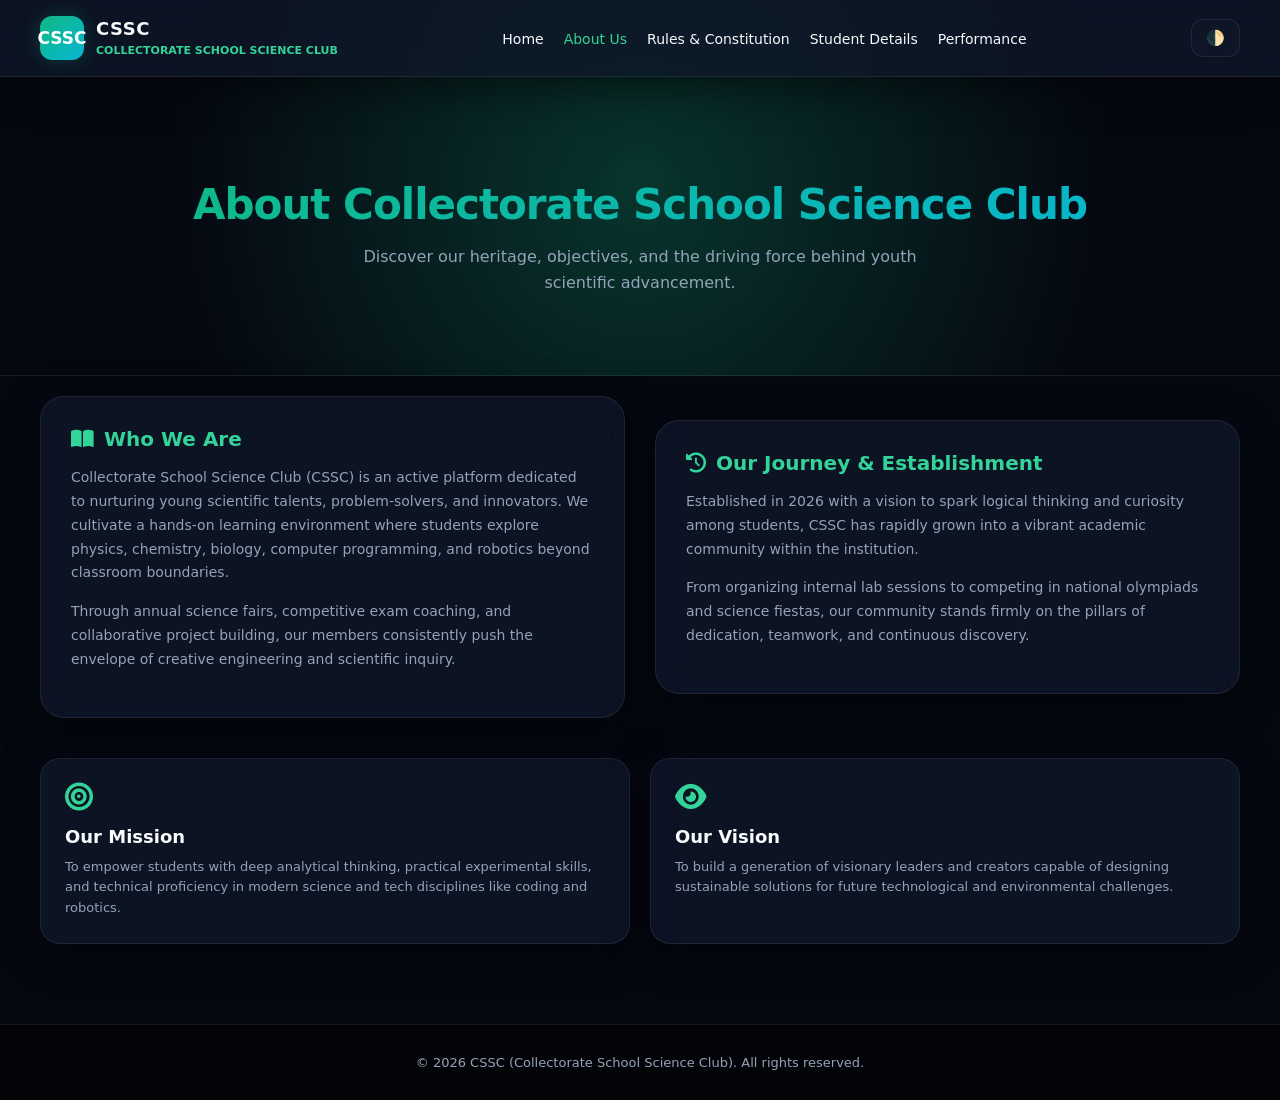
==== about.html @ 7249f2c8 "Add files via upload" ====
<!DOCTYPE html>
<html lang="en">
<head>
    <meta charset="UTF-8">
    <meta name="viewport" content="width=device-width, initial-scale=1.0">
    <title>About Us - Collectorate School Science Club (CSSC)</title>
    
    <!-- Font Awesome CDN -->
    <link rel="stylesheet" href="https://cdnjs.cloudflare.com/ajax/libs/font-awesome/6.4.0/css/all.min.css">
    
    <script>
        (function () {
            const savedTheme = localStorage.getItem('cssc_theme') || 'dark';
            document.documentElement.setAttribute('data-theme', savedTheme);
        })();
    </script>

    <style>
        :root {
            --bg-color: #050811;
            --card-bg: rgba(15, 23, 42, 0.75);
            --text-color: #f8fafc;
            --text-muted: #94a3b8;
            --border-color: rgba(255, 255, 255, 0.08);
            --primary-grad: linear-gradient(135deg, #10b981, #06b6d4);
            --accent-glow: rgba(16, 185, 129, 0.25);
            --shadow: 0 10px 40px 0 rgba(0, 0, 0, 0.5);
        }
        [data-theme="light"] {
            --bg-color: #f1f5f9;
            --card-bg: rgba(255, 255, 255, 0.85);
            --text-color: #0f172a;
            --text-muted: #64748b;
            --border-color: rgba(0, 0, 0, 0.08);
            --accent-glow: rgba(16, 185, 129, 0.15);
            --shadow: 0 10px 30px 0 rgba(15, 23, 42, 0.06);
        }

        body {
            font-family: 'Segoe UI', system-ui, sans-serif;
            background-color: var(--bg-color);
            color: var(--text-color);
            margin: 0;
            padding: 0;
            transition: background 0.4s ease, color 0.4s ease;
            scroll-behavior: smooth;
        }

        .container {
            max-width: 1200px;
            margin: 0 auto;
            padding: 20px;
        }

        /* Navigation Header */
        header {
            position: fixed;
            top: 0;
            left: 0;
            width: 100%;
            background: var(--card-bg);
            border-bottom: 1px solid var(--border-color);
            z-index: 1000;
            backdrop-filter: blur(16px);
            -webkit-backdrop-filter: blur(16px);
            padding: 16px 0;
            box-shadow: var(--shadow);
        }
        .nav-content {
            display: flex;
            justify-content: space-between;
            align-items: center;
            max-width: 1200px;
            margin: 0 auto;
            padding: 0 20px;
        }
        .logo-area {
            display: flex;
            align-items: center;
            gap: 12px;
            text-decoration: none;
            color: var(--text-color);
        }
        .logo-badge {
            background: var(--primary-grad);
            color: white;
            width: 44px;
            height: 44px;
            border-radius: 12px;
            display: flex;
            align-items: center;
            justify-content: center;
            font-weight: bold;
            font-size: 17px;
            box-shadow: 0 0 20px var(--accent-glow);
        }
        .logo-text h1 {
            margin: 0;
            font-size: 18px;
            letter-spacing: 0.5px;
        }
        .logo-text span {
            font-size: 11px;
            color: #34d399;
            font-weight: 600;
            text-transform: uppercase;
        }

        .nav-links {
            display: flex;
            gap: 20px;
            list-style: none;
            margin: 0;
            padding: 0;
            align-items: center;
            flex-wrap: wrap;
        }
        .nav-links li a {
            text-decoration: none;
            color: var(--text-color);
            font-size: 14px;
            font-weight: 500;
            transition: color 0.2s;
        }
        .nav-links li a:hover, .nav-links li a.active {
            color: #34d399;
        }

        .theme-btn {
            background: var(--card-bg);
            color: var(--text-color);
            border: 1px solid var(--border-color);
            padding: 9px 14px;
            border-radius: 12px;
            cursor: pointer;
            font-size: 15px;
            transition: transform 0.2s;
        }
        .theme-btn:hover {
            transform: scale(1.05);
        }

        /* Page Banner Hero */
        .page-hero {
            padding: 160px 20px 60px;
            text-align: center;
            background: radial-gradient(circle at center, var(--accent-glow) 0%, var(--bg-color) 70%);
        }
        .page-hero h2 {
            font-size: 42px;
            margin: 0 0 15px 0;
            background: var(--primary-grad);
            -webkit-background-clip: text;
            -webkit-text-fill-color: transparent;
            letter-spacing: -1px;
        }
        .page-hero p {
            font-size: 16px;
            color: var(--text-muted);
            max-width: 600px;
            margin: 0 auto;
            line-height: 1.6;
        }

        /* Section Styling */
        section {
            padding: 40px 0;
            border-bottom: 1px solid var(--border-color);
        }

        /* About Content Grid */
        .about-grid {
            display: grid;
            grid-template-columns: 1fr 1fr;
            gap: 30px;
            align-items: center;
            margin-bottom: 40px;
        }
        @media(max-width: 768px) {
            .about-grid { grid-template-columns: 1fr; }
        }
        .about-card {
            background: var(--card-bg);
            border: 1px solid var(--border-color);
            backdrop-filter: blur(16px);
            border-radius: 24px;
            padding: 30px;
            box-shadow: var(--shadow);
        }
        .about-card h3 {
            color: #34d399;
            font-size: 20px;
            margin-top: 0;
            margin-bottom: 15px;
            display: flex;
            align-items: center;
            gap: 10px;
        }
        .about-card p {
            font-size: 14px;
            color: var(--text-muted);
            line-height: 1.7;
            margin: 0 0 15px 0;
        }

        /* Mission / Vision Cards */
        .mv-grid {
            display: grid;
            grid-template-columns: repeat(2, 1fr);
            gap: 20px;
            margin-top: 40px;
        }
        @media(max-width: 768px) {
            .mv-grid { grid-template-columns: 1fr; }
        }
        .mv-box {
            background: var(--card-bg);
            border: 1px solid var(--border-color);
            border-radius: 20px;
            padding: 24px;
            box-shadow: var(--shadow);
        }
        .mv-box i {
            font-size: 28px;
            color: #34d399;
            margin-bottom: 15px;
        }
        .mv-box h4 {
            margin: 0 0 10px 0;
            font-size: 18px;
        }
        .mv-box p {
            margin: 0;
            font-size: 13px;
            color: var(--text-muted);
            line-height: 1.6;
        }

        /* Toast Notification Box */
        #toastBox {
            position: fixed;
            bottom: 30px;
            right: 30px;
            background: var(--card-bg);
            border: 1px solid #34d399;
            color: var(--text-color);
            padding: 14px 22px;
            border-radius: 14px;
            box-shadow: 0 10px 30px rgba(0,0,0,0.3);
            backdrop-filter: blur(16px);
            z-index: 9999;
            display: flex;
            align-items: center;
            gap: 12px;
            transform: translateY(100px);
            opacity: 0;
            transition: all 0.3s cubic-bezier(0.68, -0.55, 0.27, 1.55);
        }
        #toastBox.show {
            transform: translateY(0);
            opacity: 1;
        }
        #toastBox i {
            color: #34d399;
            font-size: 18px;
        }

        /* Simplified Footer */
        footer {
            background-color: #030408;
            color: #94a3b8;
            padding: 30px 20px;
            border-top: 1px solid var(--border-color);
            margin-top: 60px;
            text-align: center;
        }
        footer p {
            margin: 0;
            font-size: 13px;
            color: #94a3b8;
        }
    </style>
</head>
<body>

    <div id="toastBox"><i class="fas fa-info-circle"></i> <span id="toastMsg">Action successful</span></div>

    <!-- Header & Navigation -->
    <header>
        <div class="nav-content">
            <a href="index.html" class="logo-area">
                <div class="logo-badge">CSSC</div>
                <div class="logo-text">
                    <h1>CSSC</h1>
                    <span>Collectorate School Science Club</span>
                </div>
            </a>
            <ul class="nav-links">
                <li><a href="index.html">Home</a></li>
                <li><a href="about.html" class="active">About Us</a></li>
                <li><a href="rules.html">Rules & Constitution</a></li>
                <li><a href="students.html">Student Details</a></li>
                <li><a href="performance.html">Performance</a></li>
            </ul>
            <button class="theme-btn" onclick="toggleTheme()" title="Toggle Theme">🌓</button>
        </div>
    </header>

    <!-- Page Banner Hero -->
    <section class="page-hero">
        <div class="container">
            <h2>About Collectorate School Science Club</h2>
            <p>Discover our heritage, objectives, and the driving force behind youth scientific advancement.</p>
        </div>
    </section>

    <!-- Main Content Section -->
    <div class="container">

        <div class="about-grid">
            <div class="about-card">
                <h3><i class="fas fa-book-open"></i> Who We Are</h3>
                <p>Collectorate School Science Club (CSSC) is an active platform dedicated to nurturing young scientific talents, problem-solvers, and innovators. We cultivate a hands-on learning environment where students explore physics, chemistry, biology, computer programming, and robotics beyond classroom boundaries.</p>
                <p>Through annual science fairs, competitive exam coaching, and collaborative project building, our members consistently push the envelope of creative engineering and scientific inquiry.</p>
            </div>
            <div class="about-card">
                <h3><i class="fas fa-history"></i> Our Journey & Establishment</h3>
                <p>Established in 2026 with a vision to spark logical thinking and curiosity among students, CSSC has rapidly grown into a vibrant academic community within the institution.</p>
                <p>From organizing internal lab sessions to competing in national olympiads and science fiestas, our community stands firmly on the pillars of dedication, teamwork, and continuous discovery.</p>
            </div>
        </div>

        <div class="mv-grid">
            <div class="mv-box">
                <i class="fas fa-bullseye"></i>
                <h4>Our Mission</h4>
                <p>To empower students with deep analytical thinking, practical experimental skills, and technical proficiency in modern science and tech disciplines like coding and robotics.</p>
            </div>
            <div class="mv-box">
                <i class="fas fa-eye"></i>
                <h4>Our Vision</h4>
                <p>To build a generation of visionary leaders and creators capable of designing sustainable solutions for future technological and environmental challenges.</p>
            </div>
        </div>

    </div>

    <!-- Simplified Footer -->
    <footer>
        <p>&copy; 2026 CSSC (Collectorate School Science Club). All rights reserved.</p>
    </footer>

    <script>
        function toggleTheme() {
            const currentTheme = document.documentElement.getAttribute('data-theme');
            const newTheme = currentTheme === 'light' ? 'dark' : 'light';
            document.documentElement.setAttribute('data-theme', newTheme);
            localStorage.setItem('cssc_theme', newTheme);
            showToast('Theme switched to ' + newTheme + ' mode');
        }

        function showToast(msg) {
            const box = document.getElementById('toastBox');
            const text = document.getElementById('toastMsg');
            text.innerText = msg;
            box.classList.add('show');
            setTimeout(() => {
                box.classList.remove('show');
            }, 3000);
        }
    </script>
</body>
</html>
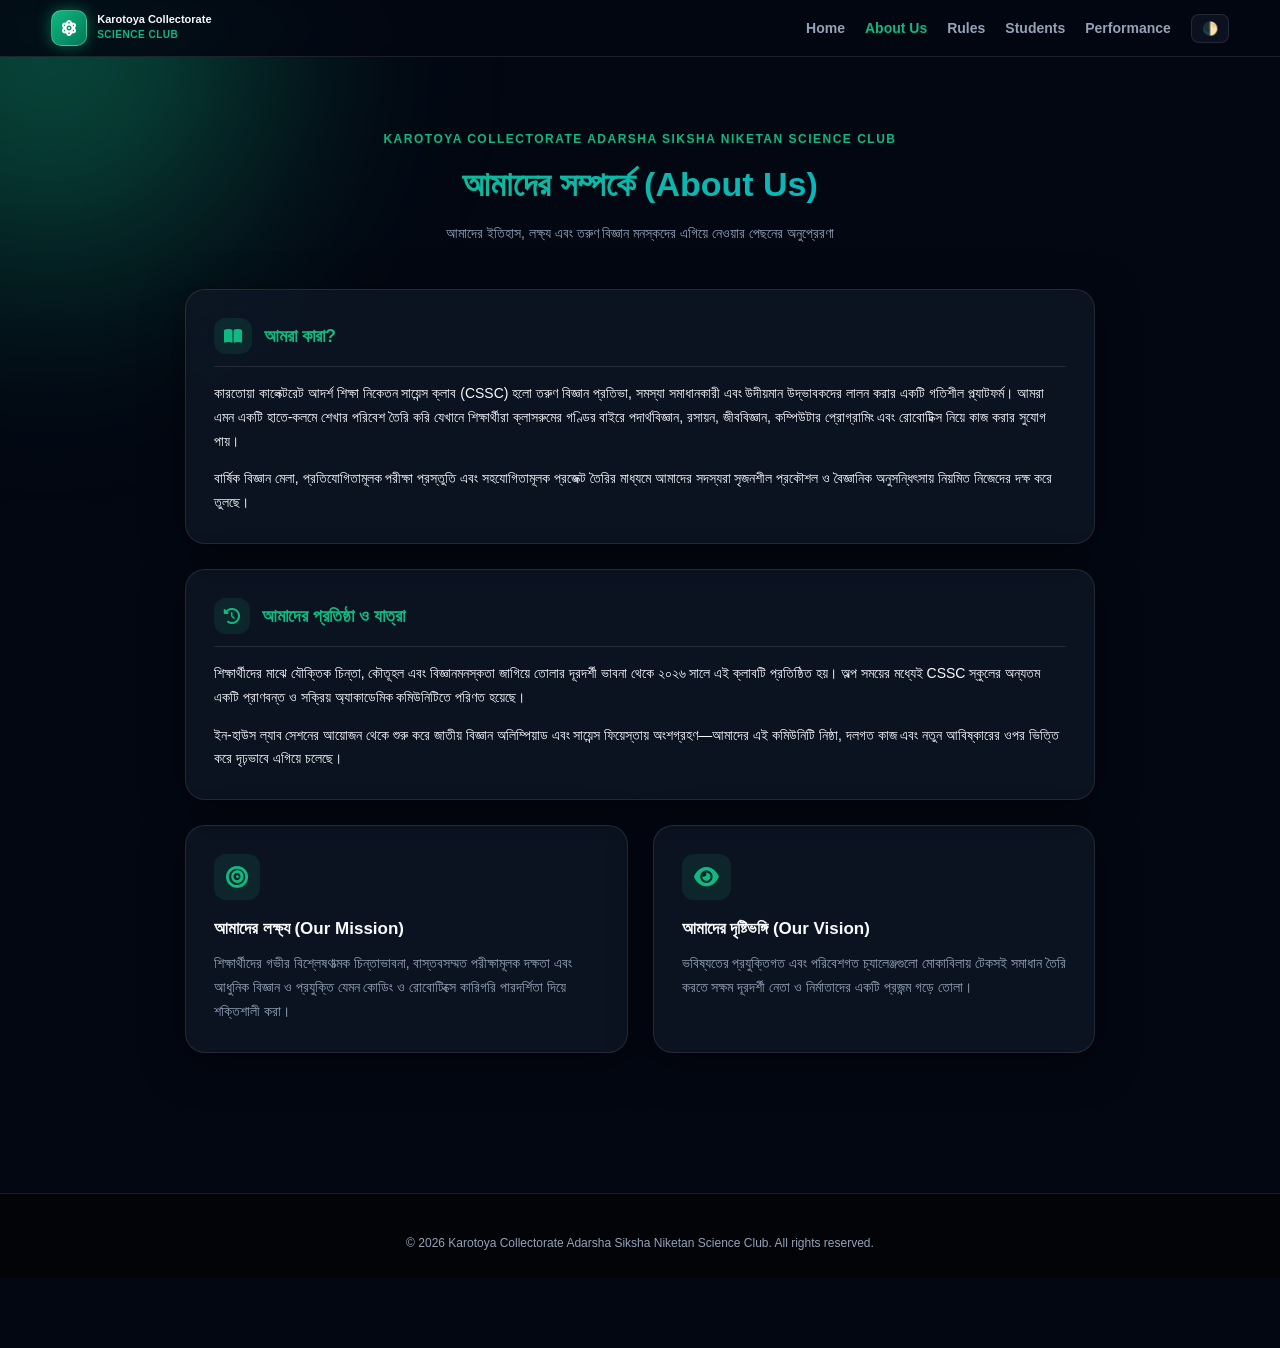
==== commit 84cd0bf4: "Revamp About Us page with new design and content Updated the About Us page with new content and styl" ====
--- a/about.html
+++ b/about.html
@@ -1,9 +1,9 @@
 <!DOCTYPE html>
-<html lang="en">
+<html lang="en" data-theme="dark">
 <head>
     <meta charset="UTF-8">
     <meta name="viewport" content="width=device-width, initial-scale=1.0">
-    <title>About Us - Collectorate School Science Club (CSSC)</title>
+    <title>About Us - Karotoya Collectorate Adarsha Siksha Niketan Science Club</title>
     
     <!-- Font Awesome CDN -->
     <link rel="stylesheet" href="https://cdnjs.cloudflare.com/ajax/libs/font-awesome/6.4.0/css/all.min.css">
@@ -17,232 +17,332 @@
 
     <style>
         :root {
-            --bg-color: #050811;
-            --card-bg: rgba(15, 23, 42, 0.75);
+            --bg-color: #030712;
+            --card-bg: rgba(17, 24, 39, 0.7);
             --text-color: #f8fafc;
             --text-muted: #94a3b8;
-            --border-color: rgba(255, 255, 255, 0.08);
+            --primary: #10b981;
+            --primary-glow: rgba(16, 185, 129, 0.5);
+            --primary-hover: #059669;
+            --border-color: rgba(255, 255, 255, 0.1);
+            --nav-bg: rgba(3, 7, 18, 0.9);
             --primary-grad: linear-gradient(135deg, #10b981, #06b6d4);
-            --accent-glow: rgba(16, 185, 129, 0.25);
             --shadow: 0 10px 40px 0 rgba(0, 0, 0, 0.5);
         }
+
         [data-theme="light"] {
-            --bg-color: #f1f5f9;
+            --bg-color: #f8fafc;
             --card-bg: rgba(255, 255, 255, 0.85);
             --text-color: #0f172a;
             --text-muted: #64748b;
+            --primary: #059669;
+            --primary-glow: rgba(5, 150, 105, 0.3);
+            --primary-hover: #047857;
             --border-color: rgba(0, 0, 0, 0.08);
-            --accent-glow: rgba(16, 185, 129, 0.15);
+            --nav-bg: rgba(248, 250, 252, 0.9);
+            --primary-grad: linear-gradient(135deg, #059669, #0891b2);
             --shadow: 0 10px 30px 0 rgba(15, 23, 42, 0.06);
         }
 
-        body {
-            font-family: 'Segoe UI', system-ui, sans-serif;
-            background-color: var(--bg-color);
-            color: var(--text-color);
+        * {
+            box-sizing: border-box;
             margin: 0;
             padding: 0;
+            font-family: 'Segoe UI', Tahoma, Geneva, Verdana, sans-serif;
+            scroll-behavior: smooth;
+        }
+
+        body {
+            background-color: var(--bg-color);
+            color: var(--text-color);
+            line-height: 1.6;
             transition: background 0.4s ease, color 0.4s ease;
-            scroll-behavior: smooth;
-        }
-
-        .container {
-            max-width: 1200px;
-            margin: 0 auto;
-            padding: 20px;
-        }
-
-        /* Navigation Header */
+            overflow-x: hidden;
+            width: 100%;
+            animation: pageEntrance 1.2s cubic-bezier(0.16, 1, 0.3, 1) forwards;
+        }
+
+        @keyframes pageEntrance {
+            0% {
+                opacity: 0;
+                transform: scale(0.97) translateY(15px);
+                filter: brightness(1.5) blur(4px);
+            }
+            100% {
+                opacity: 1;
+                transform: scale(1) translateY(0);
+                filter: brightness(1) blur(0px);
+            }
+        }
+
+        /* Glowing Animated Background Effect */
+        body::before {
+            content: '';
+            position: fixed;
+            top: -250px;
+            left: -250px;
+            width: 600px;
+            height: 600px;
+            background: radial-gradient(circle, var(--primary-glow) 0%, transparent 75%);
+            z-index: -1;
+            filter: blur(90px);
+            animation: floatGlow 12s infinite alternate ease-in-out;
+        }
+
+        @keyframes floatGlow {
+            0% { transform: translate(0, 0) scale(1); }
+            100% { transform: translate(200px, 250px) scale(1.1); }
+        }
+
+        /* Header & Navigation */
         header {
             position: fixed;
             top: 0;
             left: 0;
             width: 100%;
-            background: var(--card-bg);
+            background: var(--nav-bg);
+            backdrop-filter: blur(20px);
             border-bottom: 1px solid var(--border-color);
-            z-index: 1000;
-            backdrop-filter: blur(16px);
-            -webkit-backdrop-filter: blur(16px);
-            padding: 16px 0;
-            box-shadow: var(--shadow);
-        }
+            z-index: 999;
+            padding: 10px 4%;
+        }
+
         .nav-content {
             display: flex;
             justify-content: space-between;
             align-items: center;
-            max-width: 1200px;
+            max-width: 1300px;
             margin: 0 auto;
-            padding: 0 20px;
-        }
-        .logo-area {
-            display: flex;
-            align-items: center;
-            gap: 12px;
+        }
+
+        .logo-title-area {
+            display: flex;
+            align-items: center;
+            gap: 10px;
             text-decoration: none;
-            color: var(--text-color);
-        }
-        .logo-badge {
-            background: var(--primary-grad);
-            color: white;
-            width: 44px;
-            height: 44px;
-            border-radius: 12px;
+        }
+
+        .unique-logo {
+            width: 36px;
+            height: 36px;
+            background: linear-gradient(135deg, #10b981, #047857);
+            border-radius: 10px;
             display: flex;
             align-items: center;
             justify-content: center;
-            font-weight: bold;
-            font-size: 17px;
-            box-shadow: 0 0 20px var(--accent-glow);
-        }
-        .logo-text h1 {
-            margin: 0;
-            font-size: 18px;
+            position: relative;
+            box-shadow: 0 0 15px var(--primary-glow);
+            border: 1px solid rgba(255,255,255,0.25);
+            flex-shrink: 0;
+        }
+        .unique-logo i {
+            color: #fff;
+            font-size: 16px;
+        }
+
+        .logo-text-box {
+            display: flex;
+            flex-direction: column;
+        }
+
+        .logo-main-title {
+            font-size: 11px;
+            font-weight: 800;
+            color: var(--text-color);
+            line-height: 1.2;
+            max-width: 220px;
+            white-space: nowrap;
+            overflow: hidden;
+            text-overflow: ellipsis;
+        }
+
+        .logo-sub-title {
+            font-size: 10px;
+            font-weight: 700;
+            color: var(--primary);
+            text-transform: uppercase;
             letter-spacing: 0.5px;
         }
-        .logo-text span {
-            font-size: 11px;
-            color: #34d399;
+
+        .nav-links-right {
+            display: flex;
+            list-style: none;
+            gap: 20px;
+            align-items: center;
+        }
+
+        .nav-links-right a {
+            text-decoration: none;
+            color: var(--text-muted);
             font-weight: 600;
-            text-transform: uppercase;
-        }
-
-        .nav-links {
-            display: flex;
-            gap: 20px;
-            list-style: none;
-            margin: 0;
-            padding: 0;
-            align-items: center;
-            flex-wrap: wrap;
-        }
-        .nav-links li a {
-            text-decoration: none;
-            color: var(--text-color);
             font-size: 14px;
-            font-weight: 500;
-            transition: color 0.2s;
-        }
-        .nav-links li a:hover, .nav-links li a.active {
-            color: #34d399;
+            transition: color 0.3s, transform 0.2s;
+        }
+
+        .nav-links-right a:hover, .nav-links-right a.active {
+            color: var(--primary);
+            transform: translateY(-2px);
         }
 
         .theme-btn {
             background: var(--card-bg);
-            color: var(--text-color);
             border: 1px solid var(--border-color);
-            padding: 9px 14px;
-            border-radius: 12px;
+            color: var(--text-color);
+            padding: 6px 10px;
+            border-radius: 8px;
             cursor: pointer;
-            font-size: 15px;
-            transition: transform 0.2s;
+            font-size: 13px;
+            transition: all 0.3s;
         }
         .theme-btn:hover {
-            transform: scale(1.05);
-        }
-
-        /* Page Banner Hero */
-        .page-hero {
-            padding: 160px 20px 60px;
+            border-color: var(--primary);
+            box-shadow: 0 0 10px var(--primary-glow);
+        }
+
+        /* Container & Page Header */
+        .container {
+            max-width: 950px;
+            margin: 0 auto;
+            padding: 130px 20px 60px 20px;
+        }
+
+        .page-header {
             text-align: center;
-            background: radial-gradient(circle at center, var(--accent-glow) 0%, var(--bg-color) 70%);
-        }
-        .page-hero h2 {
-            font-size: 42px;
-            margin: 0 0 15px 0;
+            margin-bottom: 45px;
+        }
+        .page-header h2 {
+            font-size: clamp(26px, 4vw, 34px);
+            margin: 0 0 10px 0;
             background: var(--primary-grad);
             -webkit-background-clip: text;
             -webkit-text-fill-color: transparent;
-            letter-spacing: -1px;
-        }
-        .page-hero p {
-            font-size: 16px;
+            font-weight: 800;
+        }
+        .page-header .school-subname {
+            font-size: 12px;
+            color: var(--primary);
+            font-weight: 700;
+            margin-bottom: 8px;
+            text-transform: uppercase;
+            letter-spacing: 1.5px;
+        }
+        .page-header p {
             color: var(--text-muted);
-            max-width: 600px;
-            margin: 0 auto;
-            line-height: 1.6;
-        }
-
-        /* Section Styling */
-        section {
-            padding: 40px 0;
-            border-bottom: 1px solid var(--border-color);
-        }
-
-        /* About Content Grid */
+            font-size: 14px;
+            margin: 0;
+        }
+
+        /* About Grid Layout */
         .about-grid {
             display: grid;
-            grid-template-columns: 1fr 1fr;
-            gap: 30px;
-            align-items: center;
-            margin-bottom: 40px;
-        }
-        @media(max-width: 768px) {
-            .about-grid { grid-template-columns: 1fr; }
-        }
+            grid-template-columns: 1fr;
+            gap: 25px;
+            margin-bottom: 25px;
+        }
+
         .about-card {
             background: var(--card-bg);
             border: 1px solid var(--border-color);
             backdrop-filter: blur(16px);
-            border-radius: 24px;
-            padding: 30px;
+            border-radius: 20px;
+            padding: 28px;
             box-shadow: var(--shadow);
-        }
+            transition: transform 0.3s ease, border-color 0.3s ease, box-shadow 0.3s ease;
+        }
+        .about-card:hover {
+            transform: translateY(-4px);
+            border-color: rgba(16, 185, 129, 0.4);
+            box-shadow: 0 15px 35px var(--primary-glow);
+        }
+
         .about-card h3 {
-            color: #34d399;
-            font-size: 20px;
+            font-size: 18px;
+            color: var(--primary);
             margin-top: 0;
             margin-bottom: 15px;
             display: flex;
             align-items: center;
-            gap: 10px;
-        }
+            gap: 12px;
+            border-bottom: 1px solid var(--border-color);
+            padding-bottom: 12px;
+            font-weight: 700;
+        }
+        .about-card h3 i {
+            background: rgba(16, 185, 129, 0.12);
+            padding: 10px;
+            border-radius: 12px;
+            font-size: 16px;
+        }
+
         .about-card p {
+            font-size: 14px;
+            color: var(--text-color);
+            line-height: 1.7;
+            margin-bottom: 14px;
+        }
+        .about-card p:last-child {
+            margin-bottom: 0;
+        }
+
+        /* Mission / Vision Grid */
+        .mv-grid {
+            display: grid;
+            grid-template-columns: repeat(2, 1fr);
+            gap: 25px;
+        }
+        @media(max-width: 768px) {
+            .mv-grid {
+                grid-template-columns: 1fr;
+            }
+        }
+
+        .mv-box {
+            background: var(--card-bg);
+            border: 1px solid var(--border-color);
+            backdrop-filter: blur(16px);
+            border-radius: 20px;
+            padding: 28px;
+            box-shadow: var(--shadow);
+            transition: transform 0.3s ease, border-color 0.3s ease, box-shadow 0.3s ease;
+        }
+        .mv-box:hover {
+            transform: translateY(-4px);
+            border-color: rgba(16, 185, 129, 0.4);
+            box-shadow: 0 15px 35px var(--primary-glow);
+        }
+
+        .mv-box i {
+            font-size: 22px;
+            color: var(--primary);
+            background: rgba(16, 185, 129, 0.12);
+            padding: 12px;
+            border-radius: 12px;
+            margin-bottom: 15px;
+            display: inline-block;
+        }
+
+        .mv-box h4 {
+            font-size: 17px;
+            color: var(--text-color);
+            margin-top: 0;
+            margin-bottom: 10px;
+            font-weight: 700;
+        }
+
+        .mv-box p {
             font-size: 14px;
             color: var(--text-muted);
             line-height: 1.7;
-            margin: 0 0 15px 0;
-        }
-
-        /* Mission / Vision Cards */
-        .mv-grid {
-            display: grid;
-            grid-template-columns: repeat(2, 1fr);
-            gap: 20px;
-            margin-top: 40px;
-        }
-        @media(max-width: 768px) {
-            .mv-grid { grid-template-columns: 1fr; }
-        }
-        .mv-box {
-            background: var(--card-bg);
-            border: 1px solid var(--border-color);
-            border-radius: 20px;
-            padding: 24px;
-            box-shadow: var(--shadow);
-        }
-        .mv-box i {
-            font-size: 28px;
-            color: #34d399;
-            margin-bottom: 15px;
-        }
-        .mv-box h4 {
-            margin: 0 0 10px 0;
-            font-size: 18px;
-        }
-        .mv-box p {
             margin: 0;
-            font-size: 13px;
-            color: var(--text-muted);
-            line-height: 1.6;
-        }
-
-        /* Toast Notification Box */
+        }
+
+        /* Toast Notification */
         #toastBox {
             position: fixed;
             bottom: 30px;
             right: 30px;
             background: var(--card-bg);
-            border: 1px solid #34d399;
+            border: 1px solid var(--primary);
             color: var(--text-color);
             padding: 14px 22px;
             border-radius: 14px;
@@ -261,23 +361,19 @@
             opacity: 1;
         }
         #toastBox i {
-            color: #34d399;
+            color: var(--primary);
             font-size: 18px;
         }
 
-        /* Simplified Footer */
+        /* Footer */
         footer {
-            background-color: #030408;
+            background: #020408;
             color: #94a3b8;
-            padding: 30px 20px;
+            padding: 40px 16px 25px;
             border-top: 1px solid var(--border-color);
-            margin-top: 60px;
             text-align: center;
-        }
-        footer p {
-            margin: 0;
-            font-size: 13px;
-            color: #94a3b8;
+            font-size: 12px;
+            margin-top: 80px;
         }
     </style>
 </head>
@@ -288,86 +384,86 @@
     <!-- Header & Navigation -->
     <header>
         <div class="nav-content">
-            <a href="index.html" class="logo-area">
-                <div class="logo-badge">CSSC</div>
-                <div class="logo-text">
-                    <h1>CSSC</h1>
-                    <span>Collectorate School Science Club</span>
+            <a href="index.html" class="logo-title-area">
+                <div class="unique-logo"><i class="fas fa-atom"></i></div>
+                <div class="logo-text-box">
+                    <span class="logo-main-title">Karotoya Collectorate</span>
+                    <span class="logo-sub-title">Science Club</span>
                 </div>
             </a>
-            <ul class="nav-links">
-                <li><a href="index.html">Home</a></li>
-                <li><a href="about.html" class="active">About Us</a></li>
-                <li><a href="rules.html">Rules & Constitution</a></li>
-                <li><a href="students.html">Student Details</a></li>
-                <li><a href="performance.html">Performance</a></li>
+
+            <ul class="nav-links-right">
+                <div class="nav-desktop-links" style="display: flex; gap: 20px; align-items: center;">
+                    <li><a href="index.html">Home</a></li>
+                    <li><a href="about.html" class="active">About Us</a></li>
+                    <li><a href="rules.html">Rules</a></li>
+                    <li><a href="students.html">Students</a></li>
+                    <li><a href="performance.html">Performance</a></li>
+                </div>
+                <li><button class="theme-btn" onclick="toggleTheme()" title="Toggle Theme">🌓</button></li>
             </ul>
-            <button class="theme-btn" onclick="toggleTheme()" title="Toggle Theme">🌓</button>
         </div>
     </header>
 
-    <!-- Page Banner Hero -->
-    <section class="page-hero">
-        <div class="container">
-            <h2>About Collectorate School Science Club</h2>
-            <p>Discover our heritage, objectives, and the driving force behind youth scientific advancement.</p>
+    <div class="container">
+        
+        <div class="page-header">
+            <div class="school-subname">Karotoya Collectorate Adarsha Siksha Niketan Science Club</div>
+            <h2>আমাদের সম্পর্কে (About Us)</h2>
+            <p>আমাদের ইতিহাস, লক্ষ্য এবং তরুণ বিজ্ঞান মনস্কদের এগিয়ে নেওয়ার পেছনের অনুপ্রেরণা</p>
         </div>
-    </section>
-
-    <!-- Main Content Section -->
-    <div class="container">
-
+
+        <!-- About Cards Grid -->
         <div class="about-grid">
             <div class="about-card">
-                <h3><i class="fas fa-book-open"></i> Who We Are</h3>
-                <p>Collectorate School Science Club (CSSC) is an active platform dedicated to nurturing young scientific talents, problem-solvers, and innovators. We cultivate a hands-on learning environment where students explore physics, chemistry, biology, computer programming, and robotics beyond classroom boundaries.</p>
-                <p>Through annual science fairs, competitive exam coaching, and collaborative project building, our members consistently push the envelope of creative engineering and scientific inquiry.</p>
+                <h3><i class="fas fa-book-open"></i> আমরা কারা?</h3>
+                <p>কারতোয়া কালেক্টরেট আদর্শ শিক্ষা নিকেতন সায়েন্স ক্লাব (CSSC) হলো তরুণ বিজ্ঞান প্রতিভা, সমস্যা সমাধানকারী এবং উদীয়মান উদ্ভাবকদের লালন করার একটি গতিশীল প্ল্যাটফর্ম। আমরা এমন একটি হাতে-কলমে শেখার পরিবেশ তৈরি করি যেখানে শিক্ষার্থীরা ক্লাসরুমের গণ্ডির বাইরে পদার্থবিজ্ঞান, রসায়ন, জীববিজ্ঞান, কম্পিউটার প্রোগ্রামিং এবং রোবোটিক্স নিয়ে কাজ করার সুযোগ পায়।</p>
+                <p>বার্ষিক বিজ্ঞান মেলা, প্রতিযোগিতামূলক পরীক্ষা প্রস্তুতি এবং সহযোগিতামূলক প্রজেক্ট তৈরির মাধ্যমে আমাদের সদস্যরা সৃজনশীল প্রকৌশল ও বৈজ্ঞানিক অনুসন্ধিৎসায় নিয়মিত নিজেদের দক্ষ করে তুলছে।</p>
             </div>
+
             <div class="about-card">
-                <h3><i class="fas fa-history"></i> Our Journey & Establishment</h3>
-                <p>Established in 2026 with a vision to spark logical thinking and curiosity among students, CSSC has rapidly grown into a vibrant academic community within the institution.</p>
-                <p>From organizing internal lab sessions to competing in national olympiads and science fiestas, our community stands firmly on the pillars of dedication, teamwork, and continuous discovery.</p>
+                <h3><i class="fas fa-history"></i> আমাদের প্রতিষ্ঠা ও যাত্রা</h3>
+                <p>শিক্ষার্থীদের মাঝে যৌক্তিক চিন্তা, কৌতূহল এবং বিজ্ঞানমনস্কতা জাগিয়ে তোলার দূরদর্শী ভাবনা থেকে ২০২৬ সালে এই ক্লাবটি প্রতিষ্ঠিত হয়। অল্প সময়ের মধ্যেই CSSC স্কুলের অন্যতম একটি প্রাণবন্ত ও সক্রিয় অ্যাকাডেমিক কমিউনিটিতে পরিণত হয়েছে।</p>
+                <p>ইন-হাউস ল্যাব সেশনের আয়োজন থেকে শুরু করে জাতীয় বিজ্ঞান অলিম্পিয়াড এবং সায়েন্স ফিয়েস্তায় অংশগ্রহণ—আমাদের এই কমিউনিটি নিষ্ঠা, দলগত কাজ এবং নতুন আবিষ্কারের ওপর ভিত্তি করে দৃঢ়ভাবে এগিয়ে চলেছে।</p>
             </div>
         </div>
 
+        <!-- Mission & Vision Grid -->
         <div class="mv-grid">
             <div class="mv-box">
                 <i class="fas fa-bullseye"></i>
-                <h4>Our Mission</h4>
-                <p>To empower students with deep analytical thinking, practical experimental skills, and technical proficiency in modern science and tech disciplines like coding and robotics.</p>
+                <h4>আমাদের লক্ষ্য (Our Mission)</h4>
+                <p>শিক্ষার্থীদের গভীর বিশ্লেষণাত্মক চিন্তাভাবনা, বাস্তবসম্মত পরীক্ষামূলক দক্ষতা এবং আধুনিক বিজ্ঞান ও প্রযুক্তি যেমন কোডিং ও রোবোটিক্সে কারিগরি পারদর্শিতা দিয়ে শক্তিশালী করা।</p>
             </div>
+            
             <div class="mv-box">
                 <i class="fas fa-eye"></i>
-                <h4>Our Vision</h4>
-                <p>To build a generation of visionary leaders and creators capable of designing sustainable solutions for future technological and environmental challenges.</p>
+                <h4>আমাদের দৃষ্টিভঙ্গি (Our Vision)</h4>
+                <p>ভবিষ্যতের প্রযুক্তিগত এবং পরিবেশগত চ্যালেঞ্জগুলো মোকাবিলায় টেকসই সমাধান তৈরি করতে সক্ষম দূরদর্শী নেতা ও নির্মাতাদের একটি প্রজন্ম গড়ে তোলা।</p>
             </div>
         </div>
 
     </div>
 
-    <!-- Simplified Footer -->
     <footer>
-        <p>&copy; 2026 CSSC (Collectorate School Science Club). All rights reserved.</p>
+        <p>&copy; 2026 Karotoya Collectorate Adarsha Siksha Niketan Science Club. All rights reserved.</p>
     </footer>
 
     <script>
+        function showToast(msg) {
+            const toast = document.getElementById('toastBox');
+            document.getElementById('toastMsg').innerText = msg;
+            toast.classList.add('show');
+            setTimeout(() => toast.classList.remove('show'), 3000);
+        }
+
         function toggleTheme() {
-            const currentTheme = document.documentElement.getAttribute('data-theme');
-            const newTheme = currentTheme === 'light' ? 'dark' : 'light';
-            document.documentElement.setAttribute('data-theme', newTheme);
-            localStorage.setItem('cssc_theme', newTheme);
-            showToast('Theme switched to ' + newTheme + ' mode');
-        }
-
-        function showToast(msg) {
-            const box = document.getElementById('toastBox');
-            const text = document.getElementById('toastMsg');
-            text.innerText = msg;
-            box.classList.add('show');
-            setTimeout(() => {
-                box.classList.remove('show');
-            }, 3000);
+            const current = document.documentElement.getAttribute('data-theme');
+            const next = current === 'dark' ? 'light' : 'dark';
+            document.documentElement.setAttribute('data-theme', next);
+            localStorage.setItem('cssc_theme', next);
+            showToast(`Switched to ${next} mode`);
         }
     </script>
 </body>
-</html>+</html>
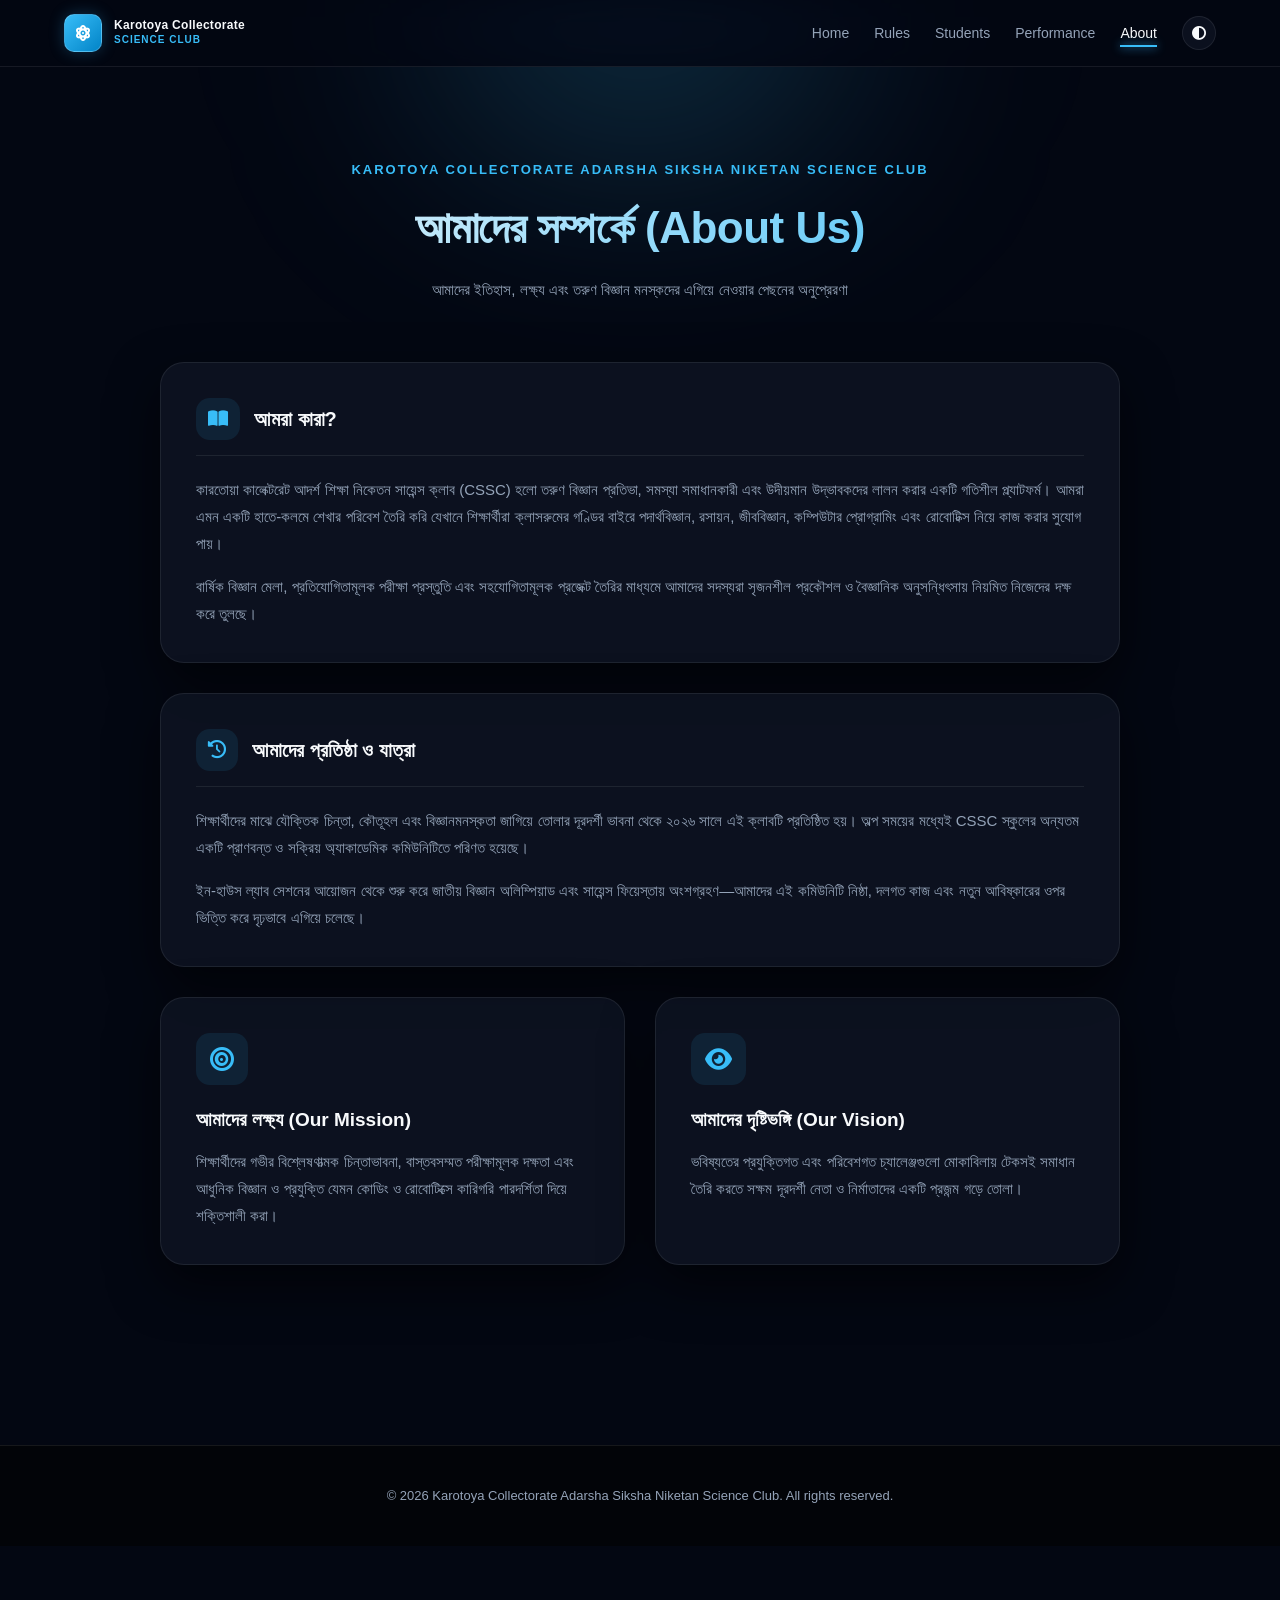
==== commit 73f3d231: "Update about.html" ====
--- a/about.html
+++ b/about.html
@@ -18,16 +18,16 @@
     <style>
         :root {
             --bg-color: #030712;
-            --card-bg: rgba(17, 24, 39, 0.7);
+            --card-bg: rgba(17, 24, 39, 0.65);
             --text-color: #f8fafc;
             --text-muted: #94a3b8;
-            --primary: #10b981;
-            --primary-glow: rgba(16, 185, 129, 0.5);
-            --primary-hover: #059669;
-            --border-color: rgba(255, 255, 255, 0.1);
-            --nav-bg: rgba(3, 7, 18, 0.9);
-            --primary-grad: linear-gradient(135deg, #10b981, #06b6d4);
-            --shadow: 0 10px 40px 0 rgba(0, 0, 0, 0.5);
+            --primary: #38bdf8;
+            --primary-glow: rgba(56, 189, 248, 0.25);
+            --primary-hover: #0ea5e9;
+            --border-color: rgba(255, 255, 255, 0.08);
+            --nav-bg: rgba(3, 7, 18, 0.85);
+            --primary-grad: linear-gradient(135deg, #f8fafc 0%, #38bdf8 100%);
+            --shadow: 0 20px 50px rgba(0, 0, 0, 0.6);
         }
 
         [data-theme="light"] {
@@ -35,13 +35,13 @@
             --card-bg: rgba(255, 255, 255, 0.85);
             --text-color: #0f172a;
             --text-muted: #64748b;
-            --primary: #059669;
-            --primary-glow: rgba(5, 150, 105, 0.3);
-            --primary-hover: #047857;
+            --primary: #0284c7;
+            --primary-glow: rgba(2, 132, 199, 0.15);
+            --primary-hover: #0369a1;
             --border-color: rgba(0, 0, 0, 0.08);
-            --nav-bg: rgba(248, 250, 252, 0.9);
-            --primary-grad: linear-gradient(135deg, #059669, #0891b2);
-            --shadow: 0 10px 30px 0 rgba(15, 23, 42, 0.06);
+            --nav-bg: rgba(248, 250, 252, 0.85);
+            --primary-grad: linear-gradient(135deg, #0f172a 0%, #0284c7 100%);
+            --shadow: 0 15px 35px rgba(15, 23, 42, 0.06);
         }
 
         * {
@@ -75,36 +75,30 @@
             }
         }
 
-        /* Glowing Animated Background Effect */
         body::before {
             content: '';
             position: fixed;
-            top: -250px;
-            left: -250px;
-            width: 600px;
-            height: 600px;
-            background: radial-gradient(circle, var(--primary-glow) 0%, transparent 75%);
+            top: -200px;
+            left: 50%;
+            transform: translateX(-50%);
+            width: 800px;
+            height: 400px;
+            background: radial-gradient(circle, var(--primary-glow) 0%, transparent 70%);
             z-index: -1;
-            filter: blur(90px);
-            animation: floatGlow 12s infinite alternate ease-in-out;
-        }
-
-        @keyframes floatGlow {
-            0% { transform: translate(0, 0) scale(1); }
-            100% { transform: translate(200px, 250px) scale(1.1); }
-        }
-
-        /* Header & Navigation */
+            filter: blur(100px);
+            pointer-events: none;
+        }
+
         header {
             position: fixed;
             top: 0;
             left: 0;
             width: 100%;
             background: var(--nav-bg);
-            backdrop-filter: blur(20px);
+            backdrop-filter: blur(15px);
             border-bottom: 1px solid var(--border-color);
             z-index: 999;
-            padding: 10px 4%;
+            padding: 14px 5%;
         }
 
         .nav-content {
@@ -118,21 +112,21 @@
         .logo-title-area {
             display: flex;
             align-items: center;
-            gap: 10px;
+            gap: 12px;
             text-decoration: none;
         }
 
         .unique-logo {
-            width: 36px;
-            height: 36px;
-            background: linear-gradient(135deg, #10b981, #047857);
+            width: 38px;
+            height: 38px;
+            background: linear-gradient(135deg, #38bdf8, #0284c7);
             border-radius: 10px;
             display: flex;
             align-items: center;
             justify-content: center;
             position: relative;
             box-shadow: 0 0 15px var(--primary-glow);
-            border: 1px solid rgba(255,255,255,0.25);
+            border: 1px solid rgba(255,255,255,0.2);
             flex-shrink: 0;
         }
         .unique-logo i {
@@ -146,14 +140,11 @@
         }
 
         .logo-main-title {
-            font-size: 11px;
-            font-weight: 800;
+            font-size: 12px;
+            font-weight: 700;
             color: var(--text-color);
             line-height: 1.2;
-            max-width: 220px;
-            white-space: nowrap;
-            overflow: hidden;
-            text-overflow: ellipsis;
+            letter-spacing: 0.3px;
         }
 
         .logo-sub-title {
@@ -161,182 +152,216 @@
             font-weight: 700;
             color: var(--primary);
             text-transform: uppercase;
-            letter-spacing: 0.5px;
+            letter-spacing: 1px;
         }
 
         .nav-links-right {
             display: flex;
             list-style: none;
-            gap: 20px;
+            gap: 25px;
+            align-items: center;
+        }
+
+        .nav-desktop-links {
+            display: flex;
+            gap: 25px;
             align-items: center;
         }
 
         .nav-links-right a {
             text-decoration: none;
             color: var(--text-muted);
-            font-weight: 600;
+            font-weight: 500;
             font-size: 14px;
-            transition: color 0.3s, transform 0.2s;
+            transition: color 0.3s ease;
+            position: relative;
+            padding-bottom: 4px;
+        }
+
+        /* Bluish Glow Hover Line Effect */
+        .nav-desktop-links a::after {
+            content: '';
+            position: absolute;
+            bottom: -2px;
+            left: 0;
+            width: 0;
+            height: 2px;
+            background: var(--primary);
+            box-shadow: 0 0 10px var(--primary);
+            transition: width 0.3s ease-in-out;
+        }
+
+        .nav-desktop-links a:hover::after, 
+        .nav-desktop-links a.active::after {
+            width: 100%;
         }
 
         .nav-links-right a:hover, .nav-links-right a.active {
-            color: var(--primary);
-            transform: translateY(-2px);
+            color: var(--text-color);
         }
 
         .theme-btn {
             background: var(--card-bg);
             border: 1px solid var(--border-color);
             color: var(--text-color);
-            padding: 6px 10px;
-            border-radius: 8px;
+            width: 34px;
+            height: 34px;
+            border-radius: 50%;
+            display: flex;
+            align-items: center;
+            justify-content: center;
             cursor: pointer;
-            font-size: 13px;
+            font-size: 14px;
             transition: all 0.3s;
         }
         .theme-btn:hover {
             border-color: var(--primary);
-            box-shadow: 0 0 10px var(--primary-glow);
-        }
-
-        /* Container & Page Header */
+            box-shadow: 0 0 12px var(--primary-glow);
+        }
+
         .container {
-            max-width: 950px;
+            max-width: 1000px;
             margin: 0 auto;
-            padding: 130px 20px 60px 20px;
+            padding: 160px 20px 80px 20px;
         }
 
         .page-header {
             text-align: center;
-            margin-bottom: 45px;
-        }
+            margin-bottom: 60px;
+        }
+        
+        .page-header .school-subname {
+            font-size: 13px;
+            color: var(--primary);
+            font-weight: 600;
+            margin-bottom: 12px;
+            text-transform: uppercase;
+            letter-spacing: 2px;
+        }
+
         .page-header h2 {
-            font-size: clamp(26px, 4vw, 34px);
-            margin: 0 0 10px 0;
+            font-size: clamp(32px, 5vw, 44px);
+            margin: 0 0 15px 0;
             background: var(--primary-grad);
             -webkit-background-clip: text;
             -webkit-text-fill-color: transparent;
-            font-weight: 800;
-        }
-        .page-header .school-subname {
-            font-size: 12px;
-            color: var(--primary);
             font-weight: 700;
-            margin-bottom: 8px;
-            text-transform: uppercase;
-            letter-spacing: 1.5px;
-        }
+            letter-spacing: -0.5px;
+        }
+
         .page-header p {
             color: var(--text-muted);
-            font-size: 14px;
-            margin: 0;
-        }
-
-        /* About Grid Layout */
+            font-size: 15px;
+            max-width: 600px;
+            margin: 0 auto;
+        }
+
         .about-grid {
             display: grid;
             grid-template-columns: 1fr;
-            gap: 25px;
-            margin-bottom: 25px;
+            gap: 30px;
+            margin-bottom: 30px;
         }
 
         .about-card {
             background: var(--card-bg);
             border: 1px solid var(--border-color);
-            backdrop-filter: blur(16px);
-            border-radius: 20px;
-            padding: 28px;
+            backdrop-filter: blur(20px);
+            border-radius: 24px;
+            padding: 35px;
             box-shadow: var(--shadow);
             transition: transform 0.3s ease, border-color 0.3s ease, box-shadow 0.3s ease;
         }
         .about-card:hover {
             transform: translateY(-4px);
-            border-color: rgba(16, 185, 129, 0.4);
-            box-shadow: 0 15px 35px var(--primary-glow);
+            border-color: rgba(56, 189, 248, 0.3);
+            box-shadow: 0 25px 50px rgba(0, 0, 0, 0.5), 0 0 20px var(--primary-glow);
         }
 
         .about-card h3 {
+            font-size: 20px;
+            color: var(--text-color);
+            margin-top: 0;
+            margin-bottom: 20px;
+            display: flex;
+            align-items: center;
+            gap: 14px;
+            border-bottom: 1px solid var(--border-color);
+            padding-bottom: 15px;
+            font-weight: 600;
+        }
+        .about-card h3 i {
+            color: var(--primary);
+            background: rgba(56, 189, 248, 0.1);
+            padding: 12px;
+            border-radius: 14px;
             font-size: 18px;
-            color: var(--primary);
-            margin-top: 0;
-            margin-bottom: 15px;
-            display: flex;
-            align-items: center;
-            gap: 12px;
-            border-bottom: 1px solid var(--border-color);
-            padding-bottom: 12px;
-            font-weight: 700;
-        }
-        .about-card h3 i {
-            background: rgba(16, 185, 129, 0.12);
-            padding: 10px;
-            border-radius: 12px;
-            font-size: 16px;
         }
 
         .about-card p {
-            font-size: 14px;
-            color: var(--text-color);
-            line-height: 1.7;
-            margin-bottom: 14px;
+            font-size: 15px;
+            color: var(--text-muted);
+            line-height: 1.8;
+            margin-bottom: 16px;
         }
         .about-card p:last-child {
             margin-bottom: 0;
         }
 
-        /* Mission / Vision Grid */
         .mv-grid {
             display: grid;
             grid-template-columns: repeat(2, 1fr);
-            gap: 25px;
+            gap: 30px;
         }
         @media(max-width: 768px) {
             .mv-grid {
                 grid-template-columns: 1fr;
             }
+            .nav-desktop-links {
+                display: none;
+            }
         }
 
         .mv-box {
             background: var(--card-bg);
             border: 1px solid var(--border-color);
-            backdrop-filter: blur(16px);
-            border-radius: 20px;
-            padding: 28px;
+            backdrop-filter: blur(20px);
+            border-radius: 24px;
+            padding: 35px;
             box-shadow: var(--shadow);
             transition: transform 0.3s ease, border-color 0.3s ease, box-shadow 0.3s ease;
         }
         .mv-box:hover {
             transform: translateY(-4px);
-            border-color: rgba(16, 185, 129, 0.4);
-            box-shadow: 0 15px 35px var(--primary-glow);
+            border-color: rgba(56, 189, 248, 0.3);
+            box-shadow: 0 25px 50px rgba(0, 0, 0, 0.5), 0 0 20px var(--primary-glow);
         }
 
         .mv-box i {
-            font-size: 22px;
+            font-size: 24px;
             color: var(--primary);
-            background: rgba(16, 185, 129, 0.12);
-            padding: 12px;
-            border-radius: 12px;
-            margin-bottom: 15px;
+            background: rgba(56, 189, 248, 0.1);
+            padding: 14px;
+            border-radius: 14px;
+            margin-bottom: 20px;
             display: inline-block;
         }
 
         .mv-box h4 {
-            font-size: 17px;
+            font-size: 19px;
             color: var(--text-color);
             margin-top: 0;
-            margin-bottom: 10px;
-            font-weight: 700;
+            margin-bottom: 12px;
+            font-weight: 600;
         }
 
         .mv-box p {
-            font-size: 14px;
+            font-size: 15px;
             color: var(--text-muted);
-            line-height: 1.7;
+            line-height: 1.8;
             margin: 0;
         }
 
-        /* Toast Notification */
         #toastBox {
             position: fixed;
             bottom: 30px;
@@ -346,7 +371,7 @@
             color: var(--text-color);
             padding: 14px 22px;
             border-radius: 14px;
-            box-shadow: 0 10px 30px rgba(0,0,0,0.3);
+            box-shadow: 0 10px 30px rgba(0,0,0,0.4);
             backdrop-filter: blur(16px);
             z-index: 9999;
             display: flex;
@@ -365,15 +390,14 @@
             font-size: 18px;
         }
 
-        /* Footer */
         footer {
             background: #020408;
-            color: #94a3b8;
-            padding: 40px 16px 25px;
+            color: var(--text-muted);
+            padding: 40px 16px;
             border-top: 1px solid var(--border-color);
             text-align: center;
-            font-size: 12px;
-            margin-top: 80px;
+            font-size: 13px;
+            margin-top: 100px;
         }
     </style>
 </head>
@@ -393,14 +417,14 @@
             </a>
 
             <ul class="nav-links-right">
-                <div class="nav-desktop-links" style="display: flex; gap: 20px; align-items: center;">
+                <div class="nav-desktop-links">
                     <li><a href="index.html">Home</a></li>
-                    <li><a href="about.html" class="active">About Us</a></li>
                     <li><a href="rules.html">Rules</a></li>
                     <li><a href="students.html">Students</a></li>
                     <li><a href="performance.html">Performance</a></li>
+                    <li><a href="about.html" class="active">About</a></li>
                 </div>
-                <li><button class="theme-btn" onclick="toggleTheme()" title="Toggle Theme">🌓</button></li>
+                <li><button class="theme-btn" onclick="toggleTheme()" title="Toggle Theme"><i class="fas fa-adjust"></i></button></li>
             </ul>
         </div>
     </header>
@@ -410,36 +434,34 @@
         <div class="page-header">
             <div class="school-subname">Karotoya Collectorate Adarsha Siksha Niketan Science Club</div>
             <h2>আমাদের সম্পর্কে (About Us)</h2>
-            <p>আমাদের ইতিহাস, লক্ষ্য এবং তরুণ বিজ্ঞান মনস্কদের এগিয়ে নেওয়ার পেছনের অনুপ্রেরণা</p>
+            <p>আমাদের ইতিহাস, লক্ষ্য এবং তরুণ বিজ্ঞান মনস্কদের এগিয়ে নেওয়ার পেছনের অনুপ্রেরণা</p>
         </div>
 
-        <!-- About Cards Grid -->
         <div class="about-grid">
             <div class="about-card">
                 <h3><i class="fas fa-book-open"></i> আমরা কারা?</h3>
-                <p>কারতোয়া কালেক্টরেট আদর্শ শিক্ষা নিকেতন সায়েন্স ক্লাব (CSSC) হলো তরুণ বিজ্ঞান প্রতিভা, সমস্যা সমাধানকারী এবং উদীয়মান উদ্ভাবকদের লালন করার একটি গতিশীল প্ল্যাটফর্ম। আমরা এমন একটি হাতে-কলমে শেখার পরিবেশ তৈরি করি যেখানে শিক্ষার্থীরা ক্লাসরুমের গণ্ডির বাইরে পদার্থবিজ্ঞান, রসায়ন, জীববিজ্ঞান, কম্পিউটার প্রোগ্রামিং এবং রোবোটিক্স নিয়ে কাজ করার সুযোগ পায়।</p>
-                <p>বার্ষিক বিজ্ঞান মেলা, প্রতিযোগিতামূলক পরীক্ষা প্রস্তুতি এবং সহযোগিতামূলক প্রজেক্ট তৈরির মাধ্যমে আমাদের সদস্যরা সৃজনশীল প্রকৌশল ও বৈজ্ঞানিক অনুসন্ধিৎসায় নিয়মিত নিজেদের দক্ষ করে তুলছে।</p>
+                <p>কারতোয়া কালেক্টরেট আদর্শ শিক্ষা নিকেতন সায়েন্স ক্লাব (CSSC) হলো তরুণ বিজ্ঞান প্রতিভা, সমস্যা সমাধানকারী এবং উদীয়মান উদ্ভাবকদের লালন করার একটি গতিশীল প্ল্যাটফর্ম। আমরা এমন একটি হাতে-কলমে শেখার পরিবেশ তৈরি করি যেখানে শিক্ষার্থীরা ক্লাসরুমের গণ্ডির বাইরে পদার্থবিজ্ঞান, রসায়ন, জীববিজ্ঞান, কম্পিউটার প্রোগ্রামিং এবং রোবোটিক্স নিয়ে কাজ করার সুযোগ পায়।</p>
+                <p>বার্ষিক বিজ্ঞান মেলা, প্রতিযোগিতামূলক পরীক্ষা প্রস্তুতি এবং সহযোগিতামূলক প্রজেক্ট তৈরির মাধ্যমে আমাদের সদস্যরা সৃজনশীল প্রকৌশল ও বৈজ্ঞানিক অনুসন্ধিৎসায় নিয়মিত নিজেদের দক্ষ করে তুলছে।</p>
             </div>
 
             <div class="about-card">
                 <h3><i class="fas fa-history"></i> আমাদের প্রতিষ্ঠা ও যাত্রা</h3>
                 <p>শিক্ষার্থীদের মাঝে যৌক্তিক চিন্তা, কৌতূহল এবং বিজ্ঞানমনস্কতা জাগিয়ে তোলার দূরদর্শী ভাবনা থেকে ২০২৬ সালে এই ক্লাবটি প্রতিষ্ঠিত হয়। অল্প সময়ের মধ্যেই CSSC স্কুলের অন্যতম একটি প্রাণবন্ত ও সক্রিয় অ্যাকাডেমিক কমিউনিটিতে পরিণত হয়েছে।</p>
-                <p>ইন-হাউস ল্যাব সেশনের আয়োজন থেকে শুরু করে জাতীয় বিজ্ঞান অলিম্পিয়াড এবং সায়েন্স ফিয়েস্তায় অংশগ্রহণ—আমাদের এই কমিউনিটি নিষ্ঠা, দলগত কাজ এবং নতুন আবিষ্কারের ওপর ভিত্তি করে দৃঢ়ভাবে এগিয়ে চলেছে।</p>
+                <p>ইন-হাউস ল্যাব সেশনের আয়োজন থেকে শুরু করে জাতীয় বিজ্ঞান অলিম্পিয়াড এবং সায়েন্স ফিয়েস্তায় অংশগ্রহণ—আমাদের এই কমিউনিটি নিষ্ঠা, দলগত কাজ এবং নতুন আবিষ্কারের ওপর ভিত্তি করে দৃঢ়ভাবে এগিয়ে চলেছে।</p>
             </div>
         </div>
 
-        <!-- Mission & Vision Grid -->
         <div class="mv-grid">
             <div class="mv-box">
                 <i class="fas fa-bullseye"></i>
                 <h4>আমাদের লক্ষ্য (Our Mission)</h4>
-                <p>শিক্ষার্থীদের গভীর বিশ্লেষণাত্মক চিন্তাভাবনা, বাস্তবসম্মত পরীক্ষামূলক দক্ষতা এবং আধুনিক বিজ্ঞান ও প্রযুক্তি যেমন কোডিং ও রোবোটিক্সে কারিগরি পারদর্শিতা দিয়ে শক্তিশালী করা।</p>
+                <p>শিক্ষার্থীদের গভীর বিশ্লেষণাত্মক চিন্তাভাবনা, বাস্তবসম্মত পরীক্ষামূলক দক্ষতা এবং আধুনিক বিজ্ঞান ও প্রযুক্তি যেমন কোডিং ও রোবোটিক্সে কারিগরি পারদর্শিতা দিয়ে শক্তিশালী করা।</p>
             </div>
             
             <div class="mv-box">
                 <i class="fas fa-eye"></i>
                 <h4>আমাদের দৃষ্টিভঙ্গি (Our Vision)</h4>
-                <p>ভবিষ্যতের প্রযুক্তিগত এবং পরিবেশগত চ্যালেঞ্জগুলো মোকাবিলায় টেকসই সমাধান তৈরি করতে সক্ষম দূরদর্শী নেতা ও নির্মাতাদের একটি প্রজন্ম গড়ে তোলা।</p>
+                <p>ভবিষ্যতের প্রযুক্তিগত এবং পরিবেশগত চ্যালেঞ্জগুলো মোকাবিলায় টেকসই সমাধান তৈরি করতে সক্ষম দূরদর্শী নেতা ও নির্মাতাদের একটি প্রজন্ম গড়ে তোলা।</p>
             </div>
         </div>
 
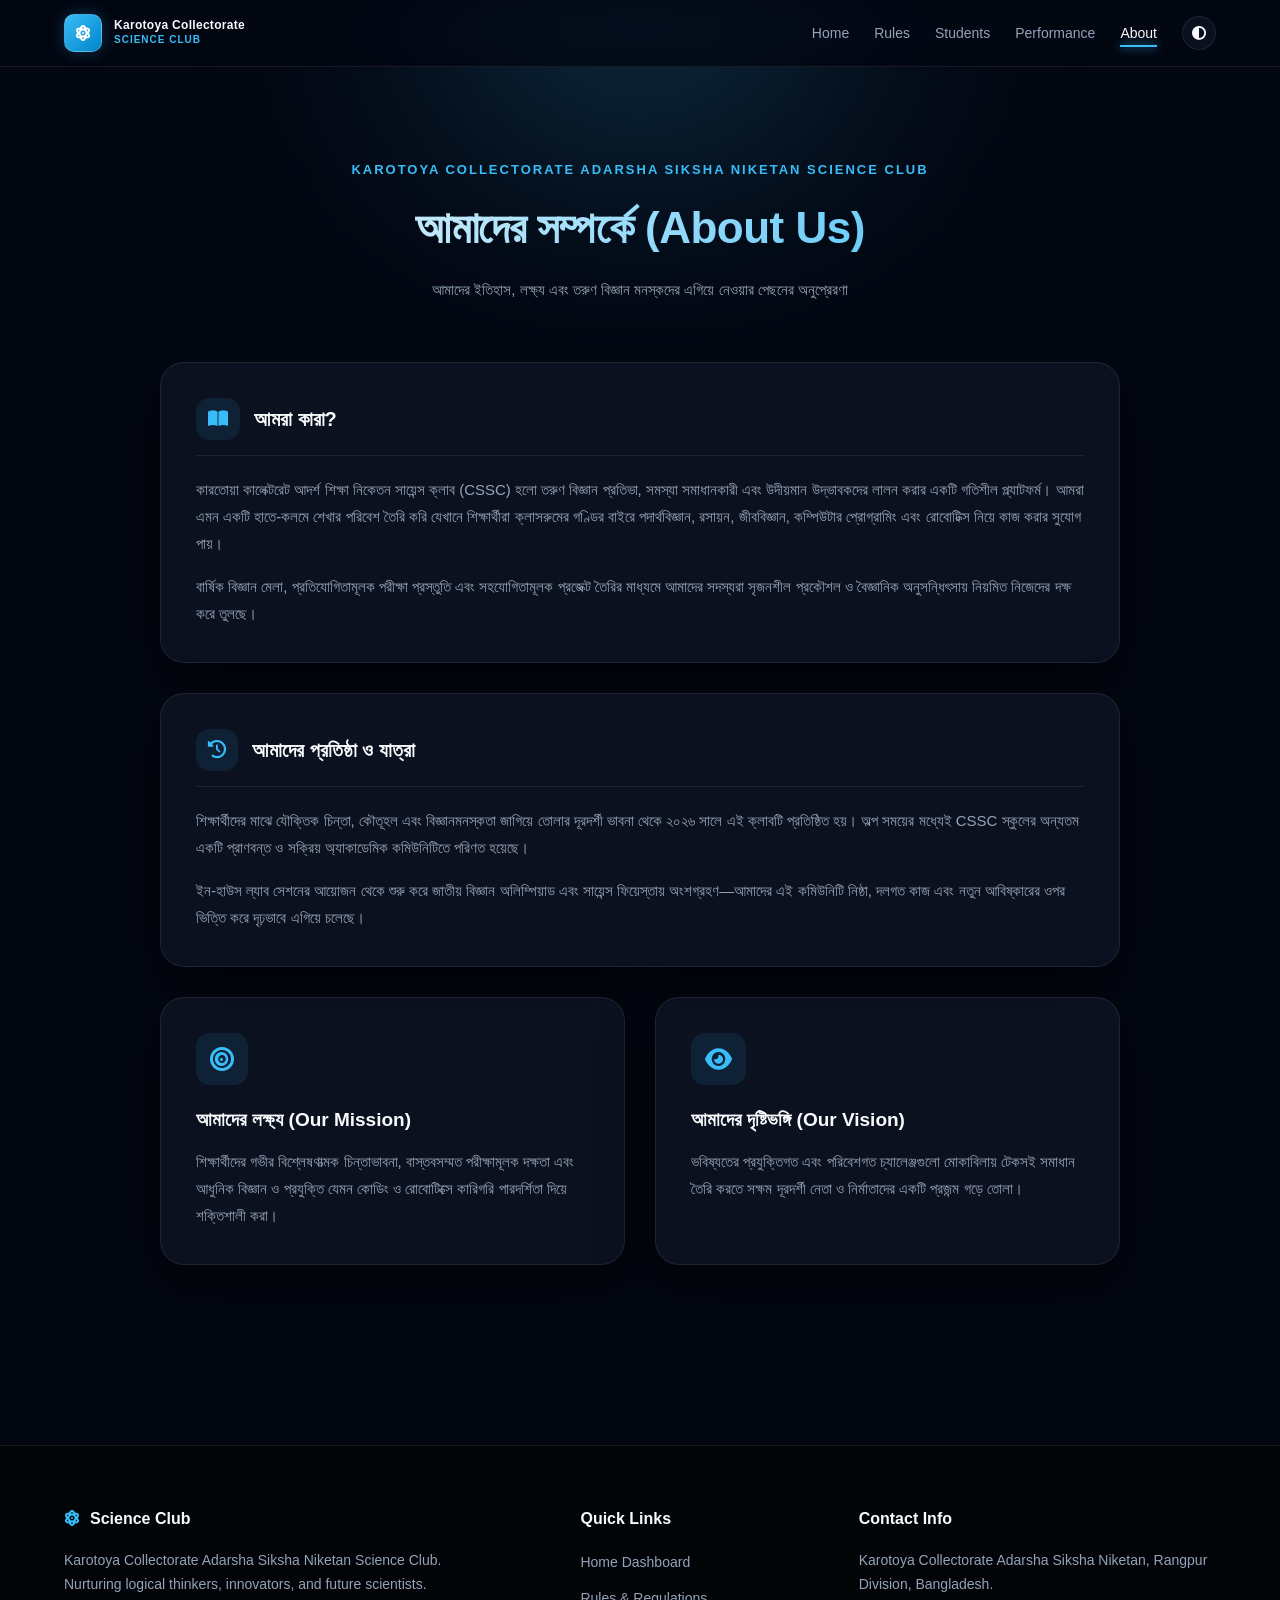
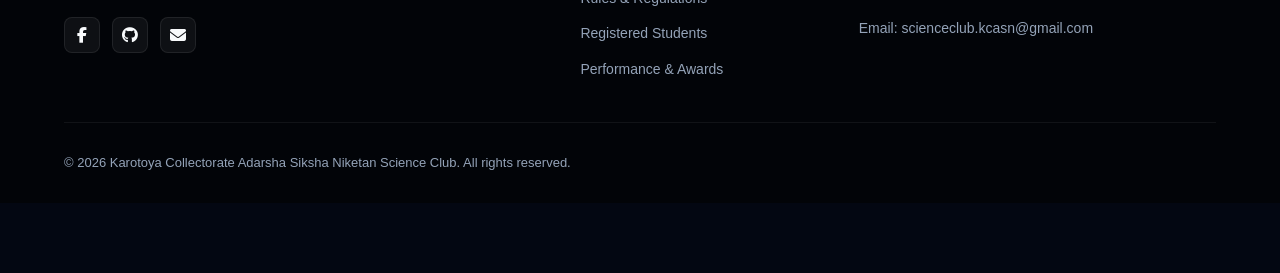
==== commit 4613e4e9: "Update about.html" ====
--- a/about.html
+++ b/about.html
@@ -178,7 +178,6 @@
             padding-bottom: 4px;
         }
 
-        /* Bluish Glow Hover Line Effect */
         .nav-desktop-links a::after {
             content: '';
             position: absolute;
@@ -320,6 +319,10 @@
             .nav-desktop-links {
                 display: none;
             }
+            .footer-content {
+                grid-template-columns: 1fr !important;
+                gap: 30px;
+            }
         }
 
         .mv-box {
@@ -390,14 +393,106 @@
             font-size: 18px;
         }
 
+        /* Footer Styles */
         footer {
             background: #020408;
             color: var(--text-muted);
-            padding: 40px 16px;
+            padding: 60px 5% 30px 5%;
             border-top: 1px solid var(--border-color);
-            text-align: center;
+            margin-top: 100px;
+        }
+
+        .footer-content {
+            max-width: 1300px;
+            margin: 0 auto;
+            display: grid;
+            grid-template-columns: 2fr 1fr 1.5fr;
+            gap: 40px;
+            padding-bottom: 40px;
+            border-bottom: 1px solid rgba(255, 255, 255, 0.06);
+        }
+
+        .footer-col h4 {
+            color: var(--text-color);
+            font-size: 16px;
+            font-weight: 600;
+            margin-bottom: 18px;
+            display: flex;
+            align-items: center;
+            gap: 10px;
+        }
+
+        .footer-col h4 i {
+            color: var(--primary);
+        }
+
+        .footer-col p {
+            font-size: 14px;
+            line-height: 1.7;
+            margin-bottom: 20px;
+            color: var(--text-muted);
+        }
+
+        .footer-socials {
+            display: flex;
+            gap: 12px;
+        }
+
+        .footer-socials a {
+            width: 36px;
+            height: 36px;
+            background: rgba(255, 255, 255, 0.05);
+            border: 1px solid var(--border-color);
+            border-radius: 8px;
+            display: flex;
+            align-items: center;
+            justify-content: center;
+            color: var(--text-color);
+            text-decoration: none;
+            transition: all 0.3s ease;
+        }
+
+        .footer-socials a:hover {
+            background: var(--primary);
+            color: #030712;
+            border-color: var(--primary);
+            box-shadow: 0 0 12px var(--primary-glow);
+        }
+
+        .footer-links {
+            list-style: none;
+            display: flex;
+            flex-direction: column;
+            gap: 10px;
+        }
+
+        .footer-links a {
+            color: var(--text-muted);
+            text-decoration: none;
+            font-size: 14px;
+            transition: color 0.3s ease;
+        }
+
+        .footer-links a:hover {
+            color: var(--primary);
+        }
+
+        .footer-bottom {
+            max-width: 1300px;
+            margin: 30px auto 0 auto;
+            display: flex;
+            justify-content: space-between;
+            align-items: center;
             font-size: 13px;
-            margin-top: 100px;
+            color: var(--text-muted);
+        }
+
+        @media(max-width: 768px) {
+            .footer-bottom {
+                flex-direction: column;
+                gap: 10px;
+                text-align: center;
+            }
         }
     </style>
 </head>
@@ -467,8 +562,36 @@
 
     </div>
 
+    <!-- Updated Footer matching design -->
     <footer>
-        <p>&copy; 2026 Karotoya Collectorate Adarsha Siksha Niketan Science Club. All rights reserved.</p>
+        <div class="footer-content">
+            <div class="footer-col">
+                <h4><i class="fas fa-atom"></i> Science Club</h4>
+                <p>Karotoya Collectorate Adarsha Siksha Niketan Science Club.<br>Nurturing logical thinkers, innovators, and future scientists.</p>
+                <div class="footer-socials">
+                    <a href="#" target="_blank"><i class="fab fa-facebook-f"></i></a>
+                    <a href="#" target="_blank"><i class="fab fa-github"></i></a>
+                    <a href="mailto:scienceclub.kcasn@gmail.com"><i class="fas fa-envelope"></i></a>
+                </div>
+            </div>
+            <div class="footer-col">
+                <h4>Quick Links</h4>
+                <ul class="footer-links">
+                    <li><a href="index.html">Home Dashboard</a></li>
+                    <li><a href="rules.html">Rules & Regulations</a></li>
+                    <li><a href="students.html">Registered Students</a></li>
+                    <li><a href="performance.html">Performance & Awards</a></li>
+                </ul>
+            </div>
+            <div class="footer-col">
+                <h4>Contact Info</h4>
+                <p>Karotoya Collectorate Adarsha Siksha Niketan, Rangpur Division, Bangladesh.</p>
+                <p>Email: scienceclub.kcasn@gmail.com</p>
+            </div>
+        </div>
+        <div class="footer-bottom">
+            <p>&copy; 2026 Karotoya Collectorate Adarsha Siksha Niketan Science Club. All rights reserved.</p>
+        </div>
     </footer>
 
     <script>
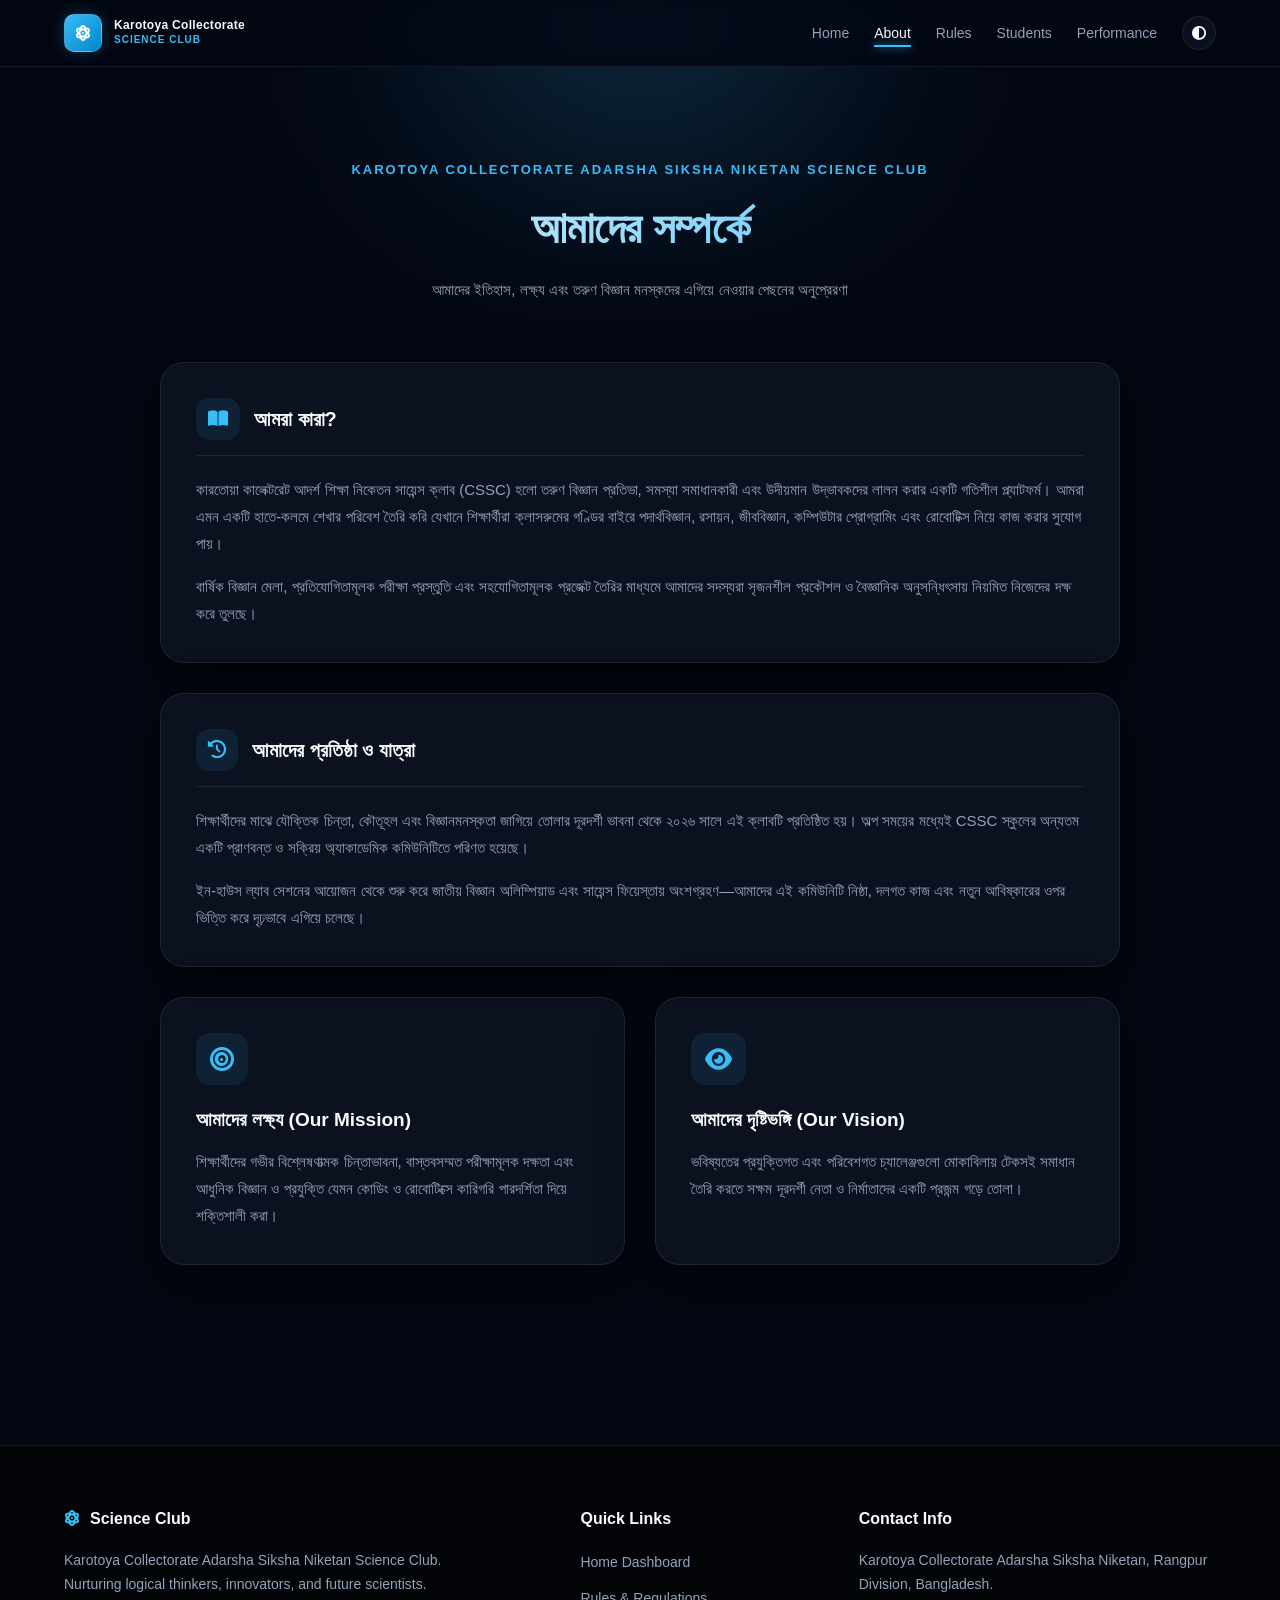
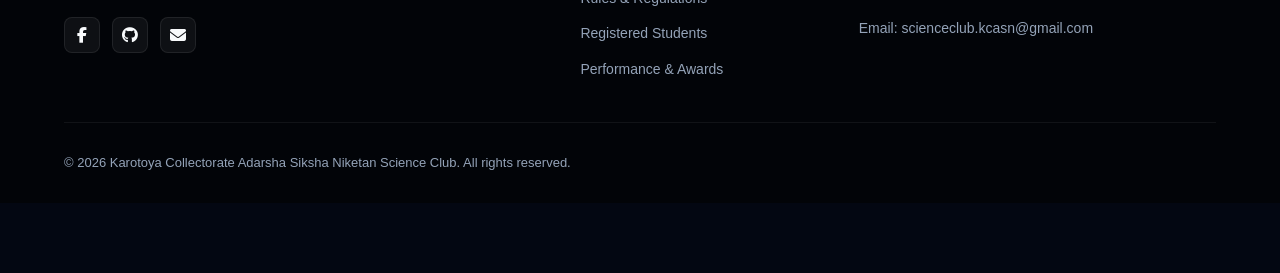
==== commit 6c41979d: "Update about.html" ====
--- a/about.html
+++ b/about.html
@@ -514,10 +514,10 @@
             <ul class="nav-links-right">
                 <div class="nav-desktop-links">
                     <li><a href="index.html">Home</a></li>
+                    <li><a href="about.html" class="active">About</a></li>
                     <li><a href="rules.html">Rules</a></li>
                     <li><a href="students.html">Students</a></li>
                     <li><a href="performance.html">Performance</a></li>
-                    <li><a href="about.html" class="active">About</a></li>
                 </div>
                 <li><button class="theme-btn" onclick="toggleTheme()" title="Toggle Theme"><i class="fas fa-adjust"></i></button></li>
             </ul>
@@ -528,7 +528,7 @@
         
         <div class="page-header">
             <div class="school-subname">Karotoya Collectorate Adarsha Siksha Niketan Science Club</div>
-            <h2>আমাদের সম্পর্কে (About Us)</h2>
+            <h2>আমাদের সম্পর্কে</h2>
             <p>আমাদের ইতিহাস, লক্ষ্য এবং তরুণ বিজ্ঞান মনস্কদের এগিয়ে নেওয়ার পেছনের অনুপ্রেরণা</p>
         </div>
 
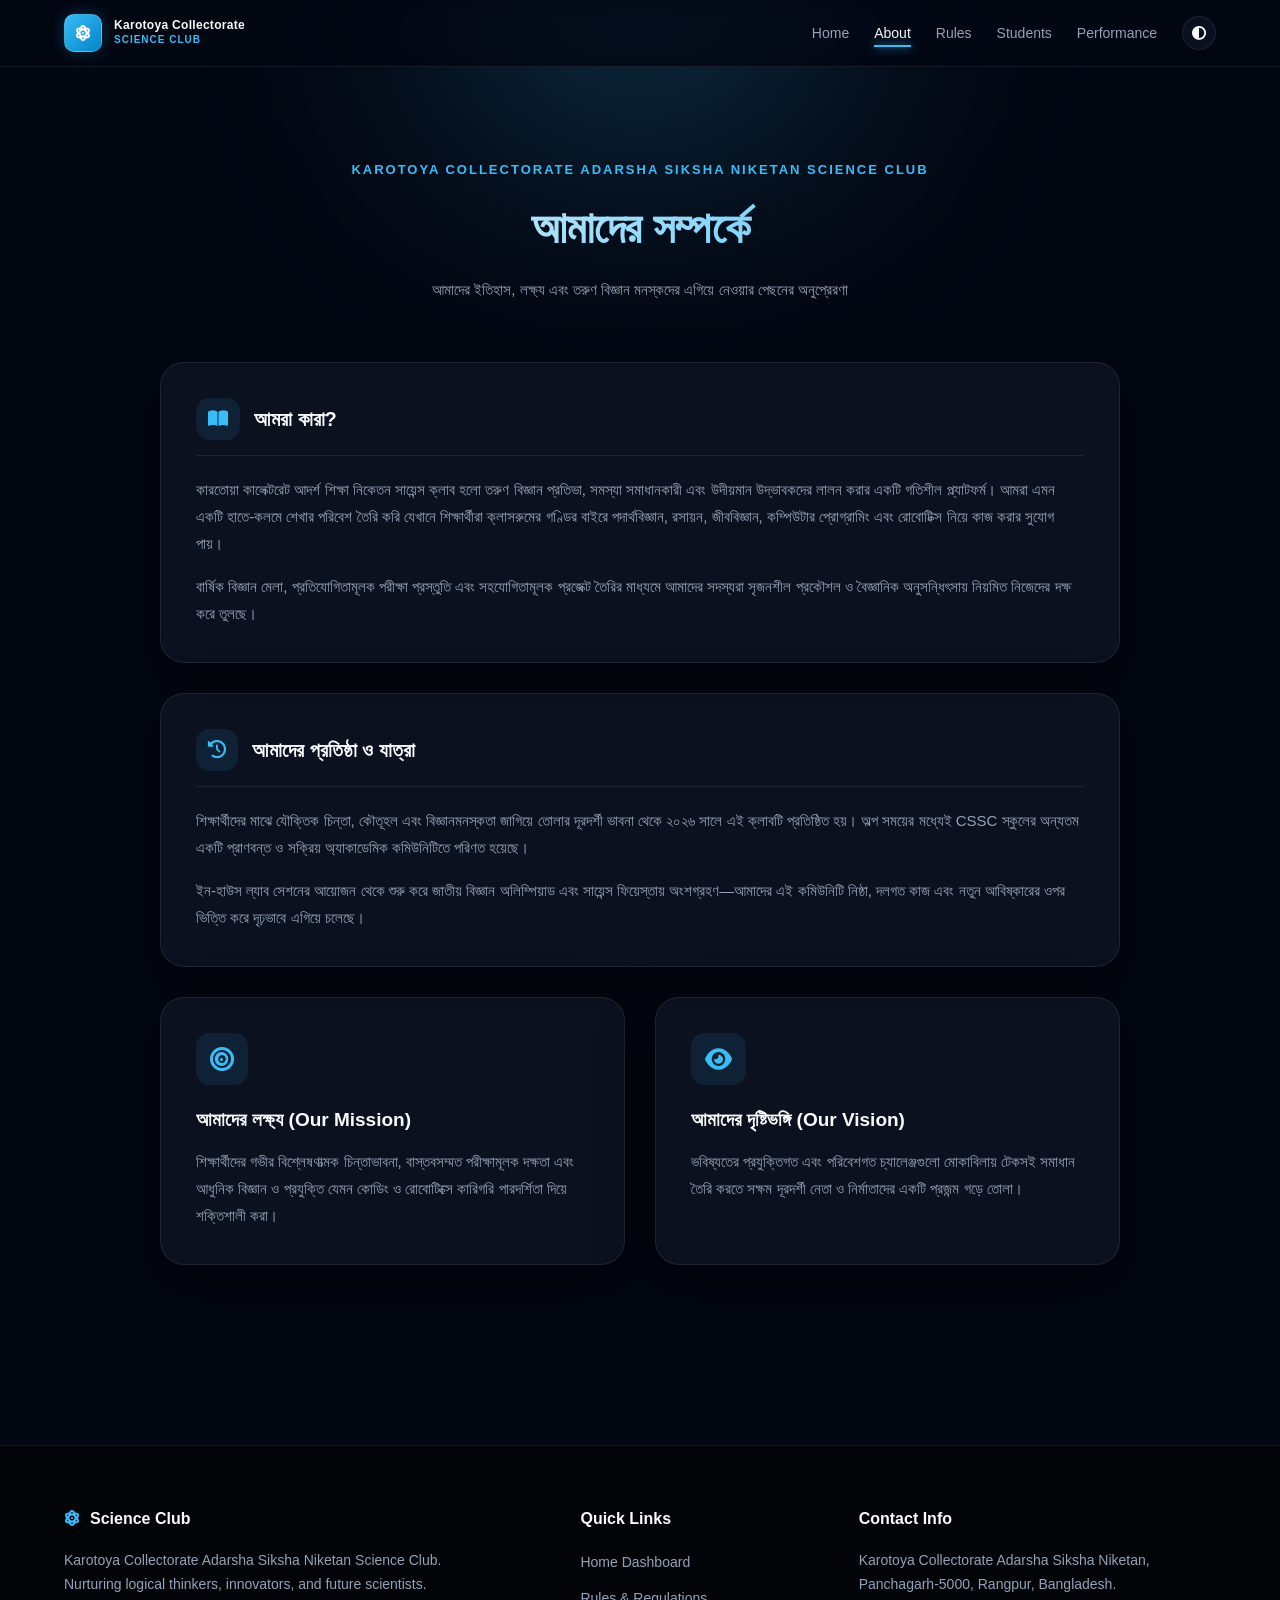
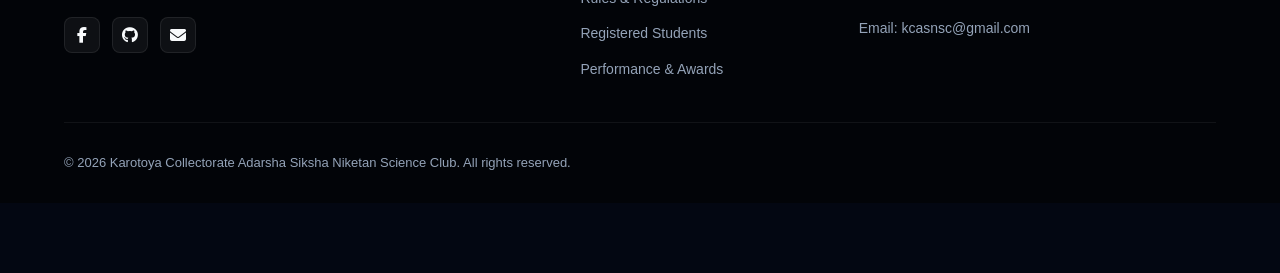
==== commit 3d606e54: "Update fmt.Println output from 'Hello' to 'Goodbye'" ====
--- a/about.html
+++ b/about.html
@@ -535,7 +535,7 @@
         <div class="about-grid">
             <div class="about-card">
                 <h3><i class="fas fa-book-open"></i> আমরা কারা?</h3>
-                <p>কারতোয়া কালেক্টরেট আদর্শ শিক্ষা নিকেতন সায়েন্স ক্লাব (CSSC) হলো তরুণ বিজ্ঞান প্রতিভা, সমস্যা সমাধানকারী এবং উদীয়মান উদ্ভাবকদের লালন করার একটি গতিশীল প্ল্যাটফর্ম। আমরা এমন একটি হাতে-কলমে শেখার পরিবেশ তৈরি করি যেখানে শিক্ষার্থীরা ক্লাসরুমের গণ্ডির বাইরে পদার্থবিজ্ঞান, রসায়ন, জীববিজ্ঞান, কম্পিউটার প্রোগ্রামিং এবং রোবোটিক্স নিয়ে কাজ করার সুযোগ পায়।</p>
+                <p>কারতোয়া কালেক্টরেট আদর্শ শিক্ষা নিকেতন সায়েন্স ক্লাব হলো তরুণ বিজ্ঞান প্রতিভা, সমস্যা সমাধানকারী এবং উদীয়মান উদ্ভাবকদের লালন করার একটি গতিশীল প্ল্যাটফর্ম। আমরা এমন একটি হাতে-কলমে শেখার পরিবেশ তৈরি করি যেখানে শিক্ষার্থীরা ক্লাসরুমের গণ্ডির বাইরে পদার্থবিজ্ঞান, রসায়ন, জীববিজ্ঞান, কম্পিউটার প্রোগ্রামিং এবং রোবোটিক্স নিয়ে কাজ করার সুযোগ পায়।</p>
                 <p>বার্ষিক বিজ্ঞান মেলা, প্রতিযোগিতামূলক পরীক্ষা প্রস্তুতি এবং সহযোগিতামূলক প্রজেক্ট তৈরির মাধ্যমে আমাদের সদস্যরা সৃজনশীল প্রকৌশল ও বৈজ্ঞানিক অনুসন্ধিৎসায় নিয়মিত নিজেদের দক্ষ করে তুলছে।</p>
             </div>
 
@@ -585,8 +585,8 @@
             </div>
             <div class="footer-col">
                 <h4>Contact Info</h4>
-                <p>Karotoya Collectorate Adarsha Siksha Niketan, Rangpur Division, Bangladesh.</p>
-                <p>Email: scienceclub.kcasn@gmail.com</p>
+                <p>Karotoya Collectorate Adarsha Siksha Niketan, Panchagarh-5000, Rangpur, Bangladesh.</p>
+                <p>Email: kcasnsc@gmail.com</p>
             </div>
         </div>
         <div class="footer-bottom">
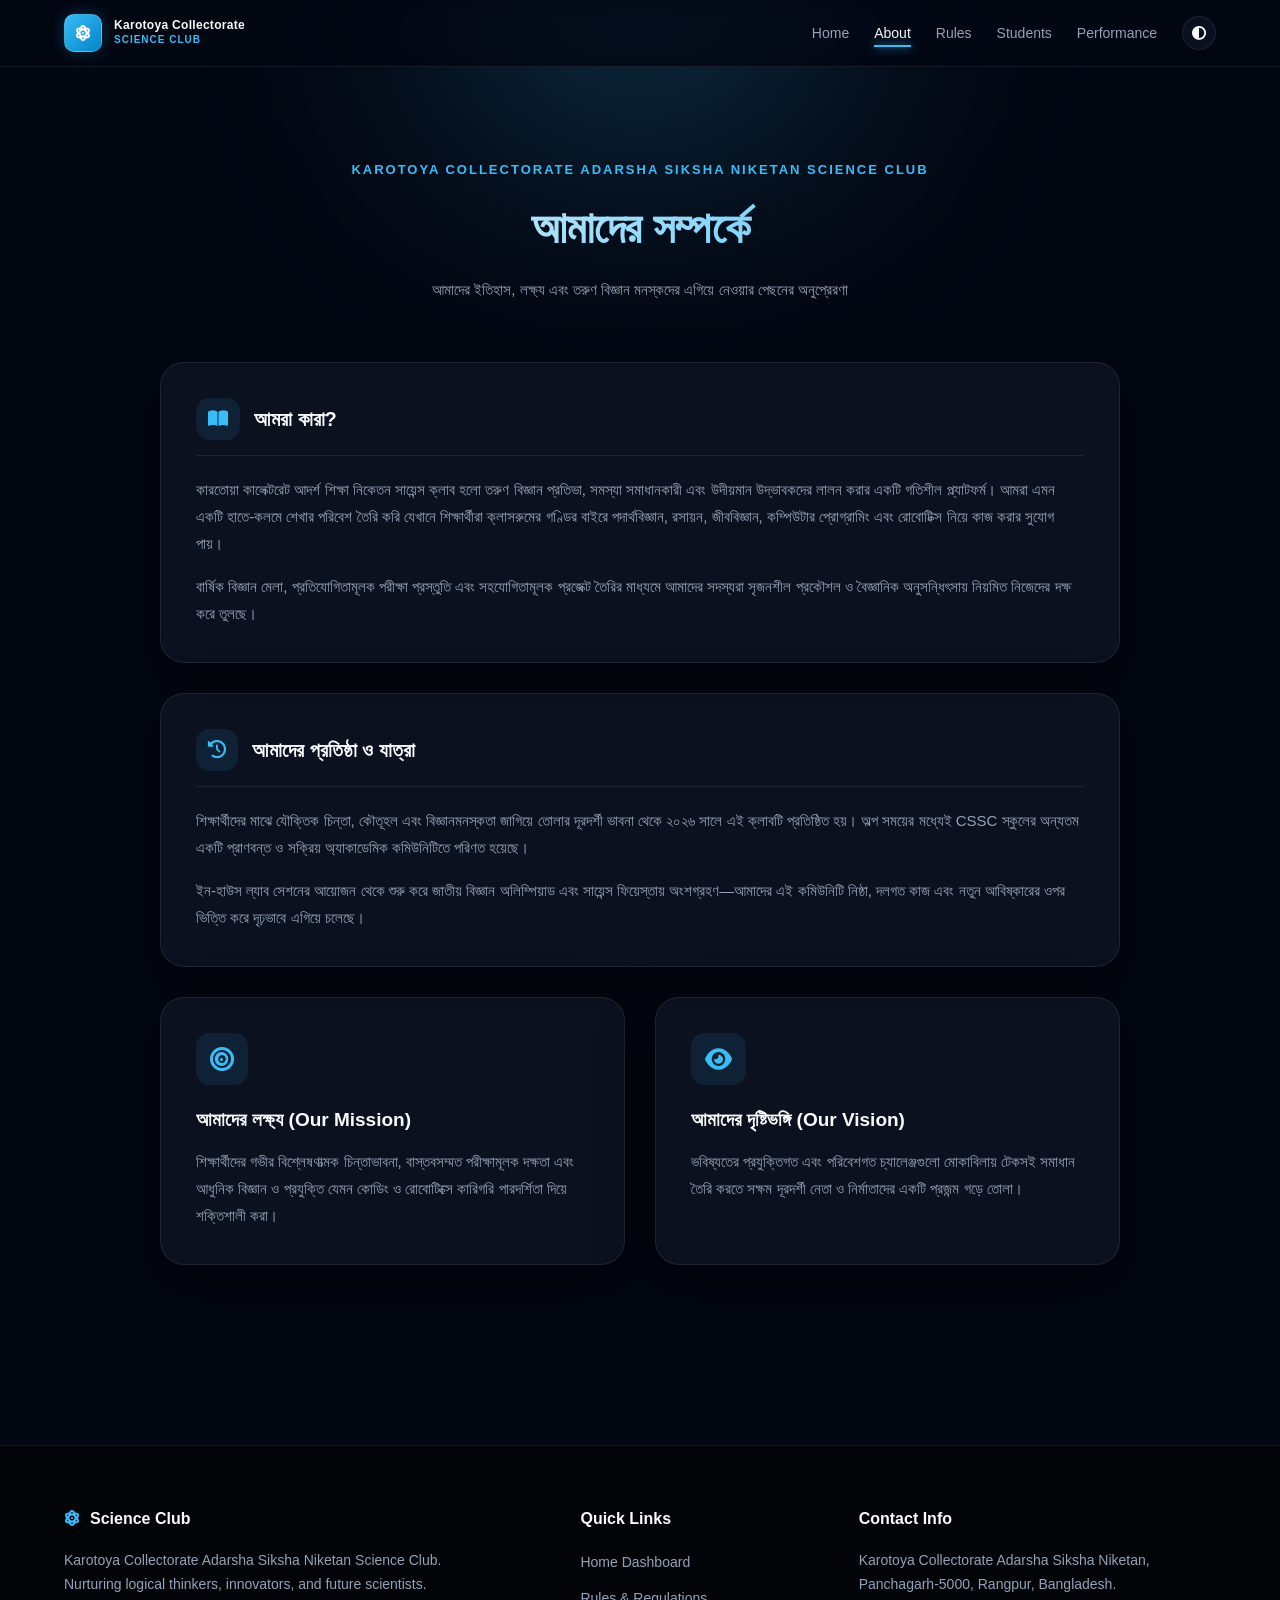
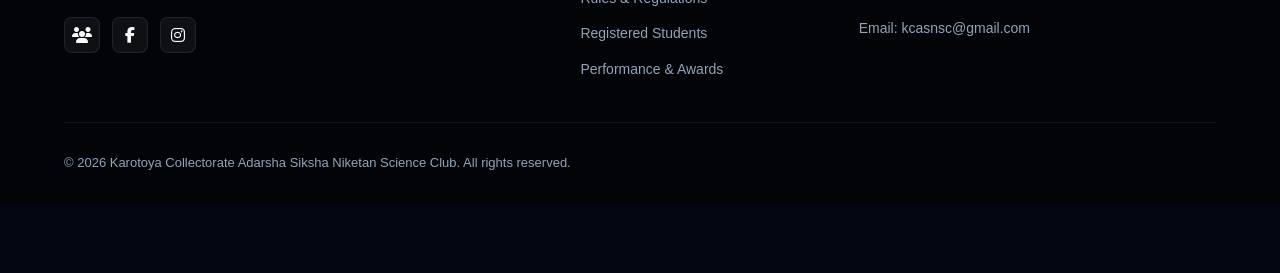
==== commit eeaebbcf: "Update print statement from 'Hello' to 'Goodbye'" ====
--- a/about.html
+++ b/about.html
@@ -569,9 +569,9 @@
                 <h4><i class="fas fa-atom"></i> Science Club</h4>
                 <p>Karotoya Collectorate Adarsha Siksha Niketan Science Club.<br>Nurturing logical thinkers, innovators, and future scientists.</p>
                 <div class="footer-socials">
-                    <a href="#" target="_blank"><i class="fab fa-facebook-f"></i></a>
-                    <a href="#" target="_blank"><i class="fab fa-github"></i></a>
-                    <a href="mailto:scienceclub.kcasn@gmail.com"><i class="fas fa-envelope"></i></a>
+                    <a href="https://www.facebook.com/groups/your-fb-group-id" target="_blank" class="social-icon-btn" title="Official Facebook Group"><i class="fas fa-users"></i></a>
+                    <a href="https://www.facebook.com/profile.php?id=61594144386733" target="_blank" class="social-icon-btn" title="Facebook Page"><i class="fab fa-facebook-f"></i></a>
+                    <a href="https://www.instagram.com/kcasnsc?stkn=eTc3OHA0bjl0dmVk" target="_blank" class="social-icon-btn" title="Instagram"><i class="fab fa-instagram"></i></a>
                 </div>
             </div>
             <div class="footer-col">
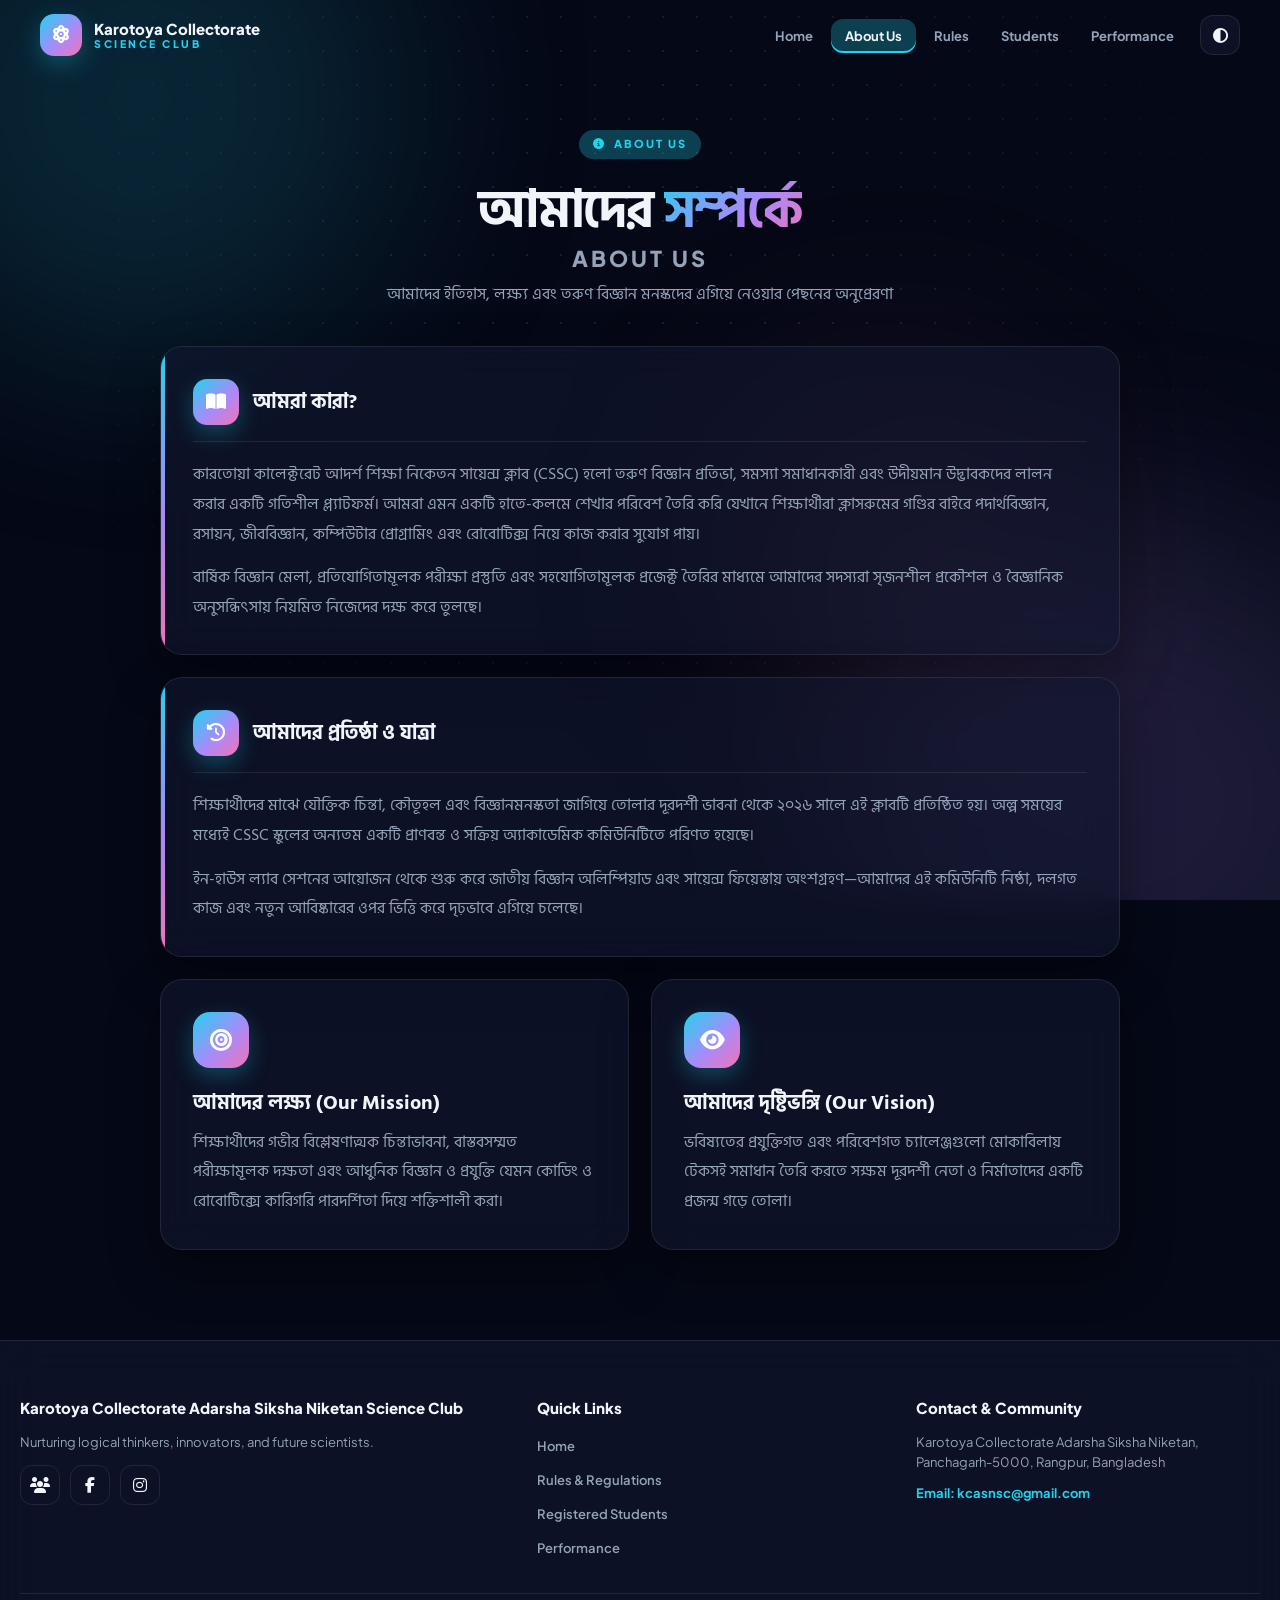
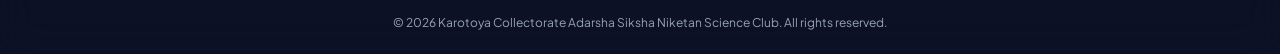
==== commit 23f879a0: "Add files via upload" ====
--- a/about.html
+++ b/about.html
@@ -1,614 +1,136 @@
 <!DOCTYPE html>
 <html lang="en" data-theme="dark">
 <head>
-    <meta charset="UTF-8">
-    <meta name="viewport" content="width=device-width, initial-scale=1.0">
-    <title>About Us - Karotoya Collectorate Adarsha Siksha Niketan Science Club</title>
-    
-    <!-- Font Awesome CDN -->
-    <link rel="stylesheet" href="https://cdnjs.cloudflare.com/ajax/libs/font-awesome/6.4.0/css/all.min.css">
-    
-    <script>
-        (function () {
-            const savedTheme = localStorage.getItem('cssc_theme') || 'dark';
-            document.documentElement.setAttribute('data-theme', savedTheme);
-        })();
-    </script>
+  <meta charset="UTF-8">
+  <meta name="viewport" content="width=device-width, initial-scale=1.0">
+  <title>About Us - Karotoya Collectorate Adarsha Siksha Niketan Science Club</title>
+  <link rel="stylesheet" href="https://cdnjs.cloudflare.com/ajax/libs/font-awesome/6.4.0/css/all.min.css">
+  <link href="https://fonts.googleapis.com/css2?family=Hind+Siliguri:wght@400;500;600;700&family=Plus+Jakarta+Sans:wght@400;500;600;700;800&display=swap" rel="stylesheet">
+  <link rel="stylesheet" href="style.css">
+  <style>
+    .bn { font-family: 'Hind Siliguri', 'Plus Jakarta Sans', system-ui, sans-serif; }
+    .page-hero h1 { font-family: 'Hind Siliguri', 'Plus Jakarta Sans', sans-serif; }
+    .page-hero h1 small { display: block; font-size: .42em; font-weight: 800; letter-spacing: 3px; text-transform: uppercase; color: var(--muted); margin-top: 8px; font-family: 'Plus Jakarta Sans', sans-serif; }
+    .page-hero p { font-family: 'Hind Siliguri', 'Plus Jakarta Sans', sans-serif; }
 
-    <style>
-        :root {
-            --bg-color: #030712;
-            --card-bg: rgba(17, 24, 39, 0.65);
-            --text-color: #f8fafc;
-            --text-muted: #94a3b8;
-            --primary: #38bdf8;
-            --primary-glow: rgba(56, 189, 248, 0.25);
-            --primary-hover: #0ea5e9;
-            --border-color: rgba(255, 255, 255, 0.08);
-            --nav-bg: rgba(3, 7, 18, 0.85);
-            --primary-grad: linear-gradient(135deg, #f8fafc 0%, #38bdf8 100%);
-            --shadow: 0 20px 50px rgba(0, 0, 0, 0.6);
-        }
+    .about-wrap { max-width: 1000px; margin: 0 auto; padding-bottom: 20px; }
+    .about-grid { display: grid; gap: 22px; margin-bottom: 22px; }
+    .acard { padding: 32px; position: relative; overflow: hidden; transition: transform .4s cubic-bezier(.16, 1, .3, 1), border-color .3s, box-shadow .4s; }
+    .acard::before { content: ''; position: absolute; left: 0; top: 0; bottom: 0; width: 4px; background: var(--grad); }
+    .acard:hover { transform: translateY(-4px); border-color: var(--primary); box-shadow: 0 26px 50px var(--glow); }
+    .acard h3 { display: flex; align-items: center; gap: 14px; font-size: 20px; font-weight: 700; padding-bottom: 16px; margin-bottom: 18px; border-bottom: 1px solid var(--border); font-family: 'Hind Siliguri', 'Plus Jakarta Sans', sans-serif; }
+    .ic { width: 46px; height: 46px; border-radius: 14px; background: var(--grad); color: #fff; display: grid; place-items: center; font-size: 18px; flex: none; box-shadow: 0 8px 22px var(--glow); }
+    .acard p { font-size: 16px; color: var(--muted); line-height: 1.85; margin-bottom: 14px; font-family: 'Hind Siliguri', 'Plus Jakarta Sans', sans-serif; }
+    .acard p:last-child { margin-bottom: 0; }
 
-        [data-theme="light"] {
-            --bg-color: #f8fafc;
-            --card-bg: rgba(255, 255, 255, 0.85);
-            --text-color: #0f172a;
-            --text-muted: #64748b;
-            --primary: #0284c7;
-            --primary-glow: rgba(2, 132, 199, 0.15);
-            --primary-hover: #0369a1;
-            --border-color: rgba(0, 0, 0, 0.08);
-            --nav-bg: rgba(248, 250, 252, 0.85);
-            --primary-grad: linear-gradient(135deg, #0f172a 0%, #0284c7 100%);
-            --shadow: 0 15px 35px rgba(15, 23, 42, 0.06);
-        }
+    .mv-grid { display: grid; grid-template-columns: 1fr 1fr; gap: 22px; margin-bottom: 70px; }
+    .mv { padding: 32px; transition: transform .4s cubic-bezier(.16, 1, .3, 1), border-color .3s, box-shadow .4s; }
+    .mv:hover { transform: translateY(-4px); border-color: var(--primary); box-shadow: 0 26px 50px var(--glow); }
+    .mv .ic { width: 56px; height: 56px; font-size: 22px; border-radius: 17px; margin-bottom: 20px; }
+    .mv h4 { font-size: 20px; font-weight: 700; margin-bottom: 10px; font-family: 'Hind Siliguri', 'Plus Jakarta Sans', sans-serif; }
+    .mv p { font-size: 16px; color: var(--muted); line-height: 1.85; font-family: 'Hind Siliguri', 'Plus Jakarta Sans', sans-serif; }
 
-        * {
-            box-sizing: border-box;
-            margin: 0;
-            padding: 0;
-            font-family: 'Segoe UI', Tahoma, Geneva, Verdana, sans-serif;
-            scroll-behavior: smooth;
-        }
-
-        body {
-            background-color: var(--bg-color);
-            color: var(--text-color);
-            line-height: 1.6;
-            transition: background 0.4s ease, color 0.4s ease;
-            overflow-x: hidden;
-            width: 100%;
-            animation: pageEntrance 1.2s cubic-bezier(0.16, 1, 0.3, 1) forwards;
-        }
-
-        @keyframes pageEntrance {
-            0% {
-                opacity: 0;
-                transform: scale(0.97) translateY(15px);
-                filter: brightness(1.5) blur(4px);
-            }
-            100% {
-                opacity: 1;
-                transform: scale(1) translateY(0);
-                filter: brightness(1) blur(0px);
-            }
-        }
-
-        body::before {
-            content: '';
-            position: fixed;
-            top: -200px;
-            left: 50%;
-            transform: translateX(-50%);
-            width: 800px;
-            height: 400px;
-            background: radial-gradient(circle, var(--primary-glow) 0%, transparent 70%);
-            z-index: -1;
-            filter: blur(100px);
-            pointer-events: none;
-        }
-
-        header {
-            position: fixed;
-            top: 0;
-            left: 0;
-            width: 100%;
-            background: var(--nav-bg);
-            backdrop-filter: blur(15px);
-            border-bottom: 1px solid var(--border-color);
-            z-index: 999;
-            padding: 14px 5%;
-        }
-
-        .nav-content {
-            display: flex;
-            justify-content: space-between;
-            align-items: center;
-            max-width: 1300px;
-            margin: 0 auto;
-        }
-
-        .logo-title-area {
-            display: flex;
-            align-items: center;
-            gap: 12px;
-            text-decoration: none;
-        }
-
-        .unique-logo {
-            width: 38px;
-            height: 38px;
-            background: linear-gradient(135deg, #38bdf8, #0284c7);
-            border-radius: 10px;
-            display: flex;
-            align-items: center;
-            justify-content: center;
-            position: relative;
-            box-shadow: 0 0 15px var(--primary-glow);
-            border: 1px solid rgba(255,255,255,0.2);
-            flex-shrink: 0;
-        }
-        .unique-logo i {
-            color: #fff;
-            font-size: 16px;
-        }
-
-        .logo-text-box {
-            display: flex;
-            flex-direction: column;
-        }
-
-        .logo-main-title {
-            font-size: 12px;
-            font-weight: 700;
-            color: var(--text-color);
-            line-height: 1.2;
-            letter-spacing: 0.3px;
-        }
-
-        .logo-sub-title {
-            font-size: 10px;
-            font-weight: 700;
-            color: var(--primary);
-            text-transform: uppercase;
-            letter-spacing: 1px;
-        }
-
-        .nav-links-right {
-            display: flex;
-            list-style: none;
-            gap: 25px;
-            align-items: center;
-        }
-
-        .nav-desktop-links {
-            display: flex;
-            gap: 25px;
-            align-items: center;
-        }
-
-        .nav-links-right a {
-            text-decoration: none;
-            color: var(--text-muted);
-            font-weight: 500;
-            font-size: 14px;
-            transition: color 0.3s ease;
-            position: relative;
-            padding-bottom: 4px;
-        }
-
-        .nav-desktop-links a::after {
-            content: '';
-            position: absolute;
-            bottom: -2px;
-            left: 0;
-            width: 0;
-            height: 2px;
-            background: var(--primary);
-            box-shadow: 0 0 10px var(--primary);
-            transition: width 0.3s ease-in-out;
-        }
-
-        .nav-desktop-links a:hover::after, 
-        .nav-desktop-links a.active::after {
-            width: 100%;
-        }
-
-        .nav-links-right a:hover, .nav-links-right a.active {
-            color: var(--text-color);
-        }
-
-        .theme-btn {
-            background: var(--card-bg);
-            border: 1px solid var(--border-color);
-            color: var(--text-color);
-            width: 34px;
-            height: 34px;
-            border-radius: 50%;
-            display: flex;
-            align-items: center;
-            justify-content: center;
-            cursor: pointer;
-            font-size: 14px;
-            transition: all 0.3s;
-        }
-        .theme-btn:hover {
-            border-color: var(--primary);
-            box-shadow: 0 0 12px var(--primary-glow);
-        }
-
-        .container {
-            max-width: 1000px;
-            margin: 0 auto;
-            padding: 160px 20px 80px 20px;
-        }
-
-        .page-header {
-            text-align: center;
-            margin-bottom: 60px;
-        }
-        
-        .page-header .school-subname {
-            font-size: 13px;
-            color: var(--primary);
-            font-weight: 600;
-            margin-bottom: 12px;
-            text-transform: uppercase;
-            letter-spacing: 2px;
-        }
-
-        .page-header h2 {
-            font-size: clamp(32px, 5vw, 44px);
-            margin: 0 0 15px 0;
-            background: var(--primary-grad);
-            -webkit-background-clip: text;
-            -webkit-text-fill-color: transparent;
-            font-weight: 700;
-            letter-spacing: -0.5px;
-        }
-
-        .page-header p {
-            color: var(--text-muted);
-            font-size: 15px;
-            max-width: 600px;
-            margin: 0 auto;
-        }
-
-        .about-grid {
-            display: grid;
-            grid-template-columns: 1fr;
-            gap: 30px;
-            margin-bottom: 30px;
-        }
-
-        .about-card {
-            background: var(--card-bg);
-            border: 1px solid var(--border-color);
-            backdrop-filter: blur(20px);
-            border-radius: 24px;
-            padding: 35px;
-            box-shadow: var(--shadow);
-            transition: transform 0.3s ease, border-color 0.3s ease, box-shadow 0.3s ease;
-        }
-        .about-card:hover {
-            transform: translateY(-4px);
-            border-color: rgba(56, 189, 248, 0.3);
-            box-shadow: 0 25px 50px rgba(0, 0, 0, 0.5), 0 0 20px var(--primary-glow);
-        }
-
-        .about-card h3 {
-            font-size: 20px;
-            color: var(--text-color);
-            margin-top: 0;
-            margin-bottom: 20px;
-            display: flex;
-            align-items: center;
-            gap: 14px;
-            border-bottom: 1px solid var(--border-color);
-            padding-bottom: 15px;
-            font-weight: 600;
-        }
-        .about-card h3 i {
-            color: var(--primary);
-            background: rgba(56, 189, 248, 0.1);
-            padding: 12px;
-            border-radius: 14px;
-            font-size: 18px;
-        }
-
-        .about-card p {
-            font-size: 15px;
-            color: var(--text-muted);
-            line-height: 1.8;
-            margin-bottom: 16px;
-        }
-        .about-card p:last-child {
-            margin-bottom: 0;
-        }
-
-        .mv-grid {
-            display: grid;
-            grid-template-columns: repeat(2, 1fr);
-            gap: 30px;
-        }
-        @media(max-width: 768px) {
-            .mv-grid {
-                grid-template-columns: 1fr;
-            }
-            .nav-desktop-links {
-                display: none;
-            }
-            .footer-content {
-                grid-template-columns: 1fr !important;
-                gap: 30px;
-            }
-        }
-
-        .mv-box {
-            background: var(--card-bg);
-            border: 1px solid var(--border-color);
-            backdrop-filter: blur(20px);
-            border-radius: 24px;
-            padding: 35px;
-            box-shadow: var(--shadow);
-            transition: transform 0.3s ease, border-color 0.3s ease, box-shadow 0.3s ease;
-        }
-        .mv-box:hover {
-            transform: translateY(-4px);
-            border-color: rgba(56, 189, 248, 0.3);
-            box-shadow: 0 25px 50px rgba(0, 0, 0, 0.5), 0 0 20px var(--primary-glow);
-        }
-
-        .mv-box i {
-            font-size: 24px;
-            color: var(--primary);
-            background: rgba(56, 189, 248, 0.1);
-            padding: 14px;
-            border-radius: 14px;
-            margin-bottom: 20px;
-            display: inline-block;
-        }
-
-        .mv-box h4 {
-            font-size: 19px;
-            color: var(--text-color);
-            margin-top: 0;
-            margin-bottom: 12px;
-            font-weight: 600;
-        }
-
-        .mv-box p {
-            font-size: 15px;
-            color: var(--text-muted);
-            line-height: 1.8;
-            margin: 0;
-        }
-
-        #toastBox {
-            position: fixed;
-            bottom: 30px;
-            right: 30px;
-            background: var(--card-bg);
-            border: 1px solid var(--primary);
-            color: var(--text-color);
-            padding: 14px 22px;
-            border-radius: 14px;
-            box-shadow: 0 10px 30px rgba(0,0,0,0.4);
-            backdrop-filter: blur(16px);
-            z-index: 9999;
-            display: flex;
-            align-items: center;
-            gap: 12px;
-            transform: translateY(100px);
-            opacity: 0;
-            transition: all 0.3s cubic-bezier(0.68, -0.55, 0.27, 1.55);
-        }
-        #toastBox.show {
-            transform: translateY(0);
-            opacity: 1;
-        }
-        #toastBox i {
-            color: var(--primary);
-            font-size: 18px;
-        }
-
-        /* Footer Styles */
-        footer {
-            background: #020408;
-            color: var(--text-muted);
-            padding: 60px 5% 30px 5%;
-            border-top: 1px solid var(--border-color);
-            margin-top: 100px;
-        }
-
-        .footer-content {
-            max-width: 1300px;
-            margin: 0 auto;
-            display: grid;
-            grid-template-columns: 2fr 1fr 1.5fr;
-            gap: 40px;
-            padding-bottom: 40px;
-            border-bottom: 1px solid rgba(255, 255, 255, 0.06);
-        }
-
-        .footer-col h4 {
-            color: var(--text-color);
-            font-size: 16px;
-            font-weight: 600;
-            margin-bottom: 18px;
-            display: flex;
-            align-items: center;
-            gap: 10px;
-        }
-
-        .footer-col h4 i {
-            color: var(--primary);
-        }
-
-        .footer-col p {
-            font-size: 14px;
-            line-height: 1.7;
-            margin-bottom: 20px;
-            color: var(--text-muted);
-        }
-
-        .footer-socials {
-            display: flex;
-            gap: 12px;
-        }
-
-        .footer-socials a {
-            width: 36px;
-            height: 36px;
-            background: rgba(255, 255, 255, 0.05);
-            border: 1px solid var(--border-color);
-            border-radius: 8px;
-            display: flex;
-            align-items: center;
-            justify-content: center;
-            color: var(--text-color);
-            text-decoration: none;
-            transition: all 0.3s ease;
-        }
-
-        .footer-socials a:hover {
-            background: var(--primary);
-            color: #030712;
-            border-color: var(--primary);
-            box-shadow: 0 0 12px var(--primary-glow);
-        }
-
-        .footer-links {
-            list-style: none;
-            display: flex;
-            flex-direction: column;
-            gap: 10px;
-        }
-
-        .footer-links a {
-            color: var(--text-muted);
-            text-decoration: none;
-            font-size: 14px;
-            transition: color 0.3s ease;
-        }
-
-        .footer-links a:hover {
-            color: var(--primary);
-        }
-
-        .footer-bottom {
-            max-width: 1300px;
-            margin: 30px auto 0 auto;
-            display: flex;
-            justify-content: space-between;
-            align-items: center;
-            font-size: 13px;
-            color: var(--text-muted);
-        }
-
-        @media(max-width: 768px) {
-            .footer-bottom {
-                flex-direction: column;
-                gap: 10px;
-                text-align: center;
-            }
-        }
-    </style>
+    @media (max-width: 768px) { .mv-grid { grid-template-columns: 1fr; } }
+    @media (max-width: 600px) { .acard, .mv { padding: 22px; } .acard h3 { font-size: 18px; } .acard p, .mv p { font-size: 15.5px; } }
+  </style>
 </head>
 <body>
 
-    <div id="toastBox"><i class="fas fa-info-circle"></i> <span id="toastMsg">Action successful</span></div>
+  <div class="aurora"><div class="blob b1"></div><div class="blob b2"></div><div class="blob b3"></div></div>
 
-    <!-- Header & Navigation -->
-    <header>
-        <div class="nav-content">
-            <a href="index.html" class="logo-title-area">
-                <div class="unique-logo"><i class="fas fa-atom"></i></div>
-                <div class="logo-text-box">
-                    <span class="logo-main-title">Karotoya Collectorate</span>
-                    <span class="logo-sub-title">Science Club</span>
-                </div>
-            </a>
+  <header>
+    <div class="nav-content">
+      <a href="index.html" class="brand">
+        <div class="logo"><i class="fas fa-atom"></i></div>
+        <div class="brand-text"><b>Karotoya Collectorate</b><span>SCIENCE CLUB</span></div>
+      </a>
+      <div class="nav-right">
+        <ul class="nav-links">
+          <li><a href="index.html">Home</a></li>
+          <li><a href="about.html">About Us</a></li>
+          <li><a href="rules.html">Rules</a></li>
+          <li><a href="students.html">Students</a></li>
+          <li><a href="performance.html">Performance</a></li>
+        </ul>
+        <button class="icon-btn" onclick="toggleTheme()" title="Toggle theme" aria-label="Toggle theme"><i class="fas fa-circle-half-stroke"></i></button>
+        <button class="icon-btn menu-btn" onclick="toggleMobileMenu()" aria-label="Menu"><i class="fas fa-bars" id="menuIcon"></i></button>
+      </div>
+    </div>
+  </header>
 
-            <ul class="nav-links-right">
-                <div class="nav-desktop-links">
-                    <li><a href="index.html">Home</a></li>
-                    <li><a href="about.html" class="active">About</a></li>
-                    <li><a href="rules.html">Rules</a></li>
-                    <li><a href="students.html">Students</a></li>
-                    <li><a href="performance.html">Performance</a></li>
-                </div>
-                <li><button class="theme-btn" onclick="toggleTheme()" title="Toggle Theme"><i class="fas fa-adjust"></i></button></li>
-            </ul>
-        </div>
-    </header>
+  <nav class="mobile-panel" id="mobileNavPanel">
+    <a href="index.html" onclick="toggleMobileMenu()">Home</a>
+    <a href="about.html" onclick="toggleMobileMenu()">About Institution</a>
+    <a href="rules.html" onclick="toggleMobileMenu()">Rules &amp; Regulations</a>
+    <a href="students.html" onclick="toggleMobileMenu()">Registered Students</a>
+    <a href="performance.html" onclick="toggleMobileMenu()">Performance &amp; Awards</a>
+  </nav>
 
-    <div class="container">
-        
-        <div class="page-header">
-            <div class="school-subname">Karotoya Collectorate Adarsha Siksha Niketan Science Club</div>
-            <h2>আমাদের সম্পর্কে</h2>
-            <p>আমাদের ইতিহাস, লক্ষ্য এবং তরুণ বিজ্ঞান মনস্কদের এগিয়ে নেওয়ার পেছনের অনুপ্রেরণা</p>
-        </div>
+  <div class="page-hero wrap">
+    <span class="eyebrow"><i class="fas fa-circle-info"></i> About Us</span>
+    <h1>আমাদের <span class="grad-text">সম্পর্কে</span><small>About Us</small></h1>
+    <p>আমাদের ইতিহাস, লক্ষ্য এবং তরুণ বিজ্ঞান মনস্কদের এগিয়ে নেওয়ার পেছনের অনুপ্রেরণা</p>
+  </div>
 
-        <div class="about-grid">
-            <div class="about-card">
-                <h3><i class="fas fa-book-open"></i> আমরা কারা?</h3>
-                <p>কারতোয়া কালেক্টরেট আদর্শ শিক্ষা নিকেতন সায়েন্স ক্লাব হলো তরুণ বিজ্ঞান প্রতিভা, সমস্যা সমাধানকারী এবং উদীয়মান উদ্ভাবকদের লালন করার একটি গতিশীল প্ল্যাটফর্ম। আমরা এমন একটি হাতে-কলমে শেখার পরিবেশ তৈরি করি যেখানে শিক্ষার্থীরা ক্লাসরুমের গণ্ডির বাইরে পদার্থবিজ্ঞান, রসায়ন, জীববিজ্ঞান, কম্পিউটার প্রোগ্রামিং এবং রোবোটিক্স নিয়ে কাজ করার সুযোগ পায়।</p>
-                <p>বার্ষিক বিজ্ঞান মেলা, প্রতিযোগিতামূলক পরীক্ষা প্রস্তুতি এবং সহযোগিতামূলক প্রজেক্ট তৈরির মাধ্যমে আমাদের সদস্যরা সৃজনশীল প্রকৌশল ও বৈজ্ঞানিক অনুসন্ধিৎসায় নিয়মিত নিজেদের দক্ষ করে তুলছে।</p>
-            </div>
+  <main class="wrap about-wrap">
 
-            <div class="about-card">
-                <h3><i class="fas fa-history"></i> আমাদের প্রতিষ্ঠা ও যাত্রা</h3>
-                <p>শিক্ষার্থীদের মাঝে যৌক্তিক চিন্তা, কৌতূহল এবং বিজ্ঞানমনস্কতা জাগিয়ে তোলার দূরদর্শী ভাবনা থেকে ২০২৬ সালে এই ক্লাবটি প্রতিষ্ঠিত হয়। অল্প সময়ের মধ্যেই CSSC স্কুলের অন্যতম একটি প্রাণবন্ত ও সক্রিয় অ্যাকাডেমিক কমিউনিটিতে পরিণত হয়েছে।</p>
-                <p>ইন-হাউস ল্যাব সেশনের আয়োজন থেকে শুরু করে জাতীয় বিজ্ঞান অলিম্পিয়াড এবং সায়েন্স ফিয়েস্তায় অংশগ্রহণ—আমাদের এই কমিউনিটি নিষ্ঠা, দলগত কাজ এবং নতুন আবিষ্কারের ওপর ভিত্তি করে দৃঢ়ভাবে এগিয়ে চলেছে।</p>
-            </div>
-        </div>
+    <div class="about-grid">
+      <div class="acard glass reveal">
+        <h3><span class="ic"><i class="fas fa-book-open"></i></span> আমরা কারা?</h3>
+        <p>কারতোয়া কালেক্টরেট আদর্শ শিক্ষা নিকেতন সায়েন্স ক্লাব (CSSC) হলো তরুণ বিজ্ঞান প্রতিভা, সমস্যা সমাধানকারী এবং উদীয়মান উদ্ভাবকদের লালন করার একটি গতিশীল প্ল্যাটফর্ম। আমরা এমন একটি হাতে-কলমে শেখার পরিবেশ তৈরি করি যেখানে শিক্ষার্থীরা ক্লাসরুমের গণ্ডির বাইরে পদার্থবিজ্ঞান, রসায়ন, জীববিজ্ঞান, কম্পিউটার প্রোগ্রামিং এবং রোবোটিক্স নিয়ে কাজ করার সুযোগ পায়।</p>
+        <p>বার্ষিক বিজ্ঞান মেলা, প্রতিযোগিতামূলক পরীক্ষা প্রস্তুতি এবং সহযোগিতামূলক প্রজেক্ট তৈরির মাধ্যমে আমাদের সদস্যরা সৃজনশীল প্রকৌশল ও বৈজ্ঞানিক অনুসন্ধিৎসায় নিয়মিত নিজেদের দক্ষ করে তুলছে।</p>
+      </div>
 
-        <div class="mv-grid">
-            <div class="mv-box">
-                <i class="fas fa-bullseye"></i>
-                <h4>আমাদের লক্ষ্য (Our Mission)</h4>
-                <p>শিক্ষার্থীদের গভীর বিশ্লেষণাত্মক চিন্তাভাবনা, বাস্তবসম্মত পরীক্ষামূলক দক্ষতা এবং আধুনিক বিজ্ঞান ও প্রযুক্তি যেমন কোডিং ও রোবোটিক্সে কারিগরি পারদর্শিতা দিয়ে শক্তিশালী করা।</p>
-            </div>
-            
-            <div class="mv-box">
-                <i class="fas fa-eye"></i>
-                <h4>আমাদের দৃষ্টিভঙ্গি (Our Vision)</h4>
-                <p>ভবিষ্যতের প্রযুক্তিগত এবং পরিবেশগত চ্যালেঞ্জগুলো মোকাবিলায় টেকসই সমাধান তৈরি করতে সক্ষম দূরদর্শী নেতা ও নির্মাতাদের একটি প্রজন্ম গড়ে তোলা।</p>
-            </div>
-        </div>
-
+      <div class="acard glass reveal">
+        <h3><span class="ic"><i class="fas fa-clock-rotate-left"></i></span> আমাদের প্রতিষ্ঠা ও যাত্রা</h3>
+        <p>শিক্ষার্থীদের মাঝে যৌক্তিক চিন্তা, কৌতূহল এবং বিজ্ঞানমনস্কতা জাগিয়ে তোলার দূরদর্শী ভাবনা থেকে ২০২৬ সালে এই ক্লাবটি প্রতিষ্ঠিত হয়। অল্প সময়ের মধ্যেই CSSC স্কুলের অন্যতম একটি প্রাণবন্ত ও সক্রিয় অ্যাকাডেমিক কমিউনিটিতে পরিণত হয়েছে।</p>
+        <p>ইন-হাউস ল্যাব সেশনের আয়োজন থেকে শুরু করে জাতীয় বিজ্ঞান অলিম্পিয়াড এবং সায়েন্স ফিয়েস্তায় অংশগ্রহণ—আমাদের এই কমিউনিটি নিষ্ঠা, দলগত কাজ এবং নতুন আবিষ্কারের ওপর ভিত্তি করে দৃঢ়ভাবে এগিয়ে চলেছে।</p>
+      </div>
     </div>
 
-    <!-- Updated Footer matching design -->
-    <footer>
-        <div class="footer-content">
-            <div class="footer-col">
-                <h4><i class="fas fa-atom"></i> Science Club</h4>
-                <p>Karotoya Collectorate Adarsha Siksha Niketan Science Club.<br>Nurturing logical thinkers, innovators, and future scientists.</p>
-                <div class="footer-socials">
-                    <a href="https://www.facebook.com/groups/your-fb-group-id" target="_blank" class="social-icon-btn" title="Official Facebook Group"><i class="fas fa-users"></i></a>
-                    <a href="https://www.facebook.com/profile.php?id=61594144386733" target="_blank" class="social-icon-btn" title="Facebook Page"><i class="fab fa-facebook-f"></i></a>
-                    <a href="https://www.instagram.com/kcasnsc?stkn=eTc3OHA0bjl0dmVk" target="_blank" class="social-icon-btn" title="Instagram"><i class="fab fa-instagram"></i></a>
-                </div>
-            </div>
-            <div class="footer-col">
-                <h4>Quick Links</h4>
-                <ul class="footer-links">
-                    <li><a href="index.html">Home Dashboard</a></li>
-                    <li><a href="rules.html">Rules & Regulations</a></li>
-                    <li><a href="students.html">Registered Students</a></li>
-                    <li><a href="performance.html">Performance & Awards</a></li>
-                </ul>
-            </div>
-            <div class="footer-col">
-                <h4>Contact Info</h4>
-                <p>Karotoya Collectorate Adarsha Siksha Niketan, Panchagarh-5000, Rangpur, Bangladesh.</p>
-                <p>Email: kcasnsc@gmail.com</p>
-            </div>
+    <div class="mv-grid">
+      <div class="mv glass reveal">
+        <div class="ic"><i class="fas fa-bullseye"></i></div>
+        <h4>আমাদের লক্ষ্য (Our Mission)</h4>
+        <p>শিক্ষার্থীদের গভীর বিশ্লেষণাত্মক চিন্তাভাবনা, বাস্তবসম্মত পরীক্ষামূলক দক্ষতা এবং আধুনিক বিজ্ঞান ও প্রযুক্তি যেমন কোডিং ও রোবোটিক্সে কারিগরি পারদর্শিতা দিয়ে শক্তিশালী করা।</p>
+      </div>
+      <div class="mv glass reveal">
+        <div class="ic"><i class="fas fa-eye"></i></div>
+        <h4>আমাদের দৃষ্টিভঙ্গি (Our Vision)</h4>
+        <p>ভবিষ্যতের প্রযুক্তিগত এবং পরিবেশগত চ্যালেঞ্জগুলো মোকাবিলায় টেকসই সমাধান তৈরি করতে সক্ষম দূরদর্শী নেতা ও নির্মাতাদের একটি প্রজন্ম গড়ে তোলা।</p>
+      </div>
+    </div>
+  </main>
+
+  <footer>
+    <div class="foot">
+      <div>
+        <h3>Karotoya Collectorate Adarsha Siksha Niketan Science Club</h3>
+        <p>Nurturing logical thinkers, innovators, and future scientists.</p>
+        <div class="socials">
+          <a href="https://www.facebook.com/groups/your-fb-group-id" target="_blank" rel="noopener" title="Facebook Group"><i class="fas fa-users"></i></a>
+          <a href="https://www.facebook.com/profile.php?id=61594144386733" target="_blank" rel="noopener" title="Facebook Page"><i class="fab fa-facebook-f"></i></a>
+          <a href="https://www.instagram.com/kcasnsc?stkn=eTc3OHA0bjl0dmVk" target="_blank" rel="noopener" title="Instagram"><i class="fab fa-instagram"></i></a>
         </div>
-        <div class="footer-bottom">
-            <p>&copy; 2026 Karotoya Collectorate Adarsha Siksha Niketan Science Club. All rights reserved.</p>
-        </div>
-    </footer>
+      </div>
+      <div>
+        <h3>Quick Links</h3>
+        <ul>
+          <li><a href="index.html">Home</a></li>
+          <li><a href="rules.html">Rules &amp; Regulations</a></li>
+          <li><a href="students.html">Registered Students</a></li>
+          <li><a href="performance.html">Performance</a></li>
+        </ul>
+      </div>
+      <div>
+        <h3>Contact &amp; Community</h3>
+        <p>Karotoya Collectorate Adarsha Siksha Niketan, Panchagarh-5000, Rangpur, Bangladesh</p>
+        <p style="color:var(--primary);font-weight:700">Email: kcasnsc@gmail.com</p>
+      </div>
+    </div>
+    <div class="foot-bottom">&copy; 2026 Karotoya Collectorate Adarsha Siksha Niketan Science Club. All rights reserved.</div>
+  </footer>
 
-    <script>
-        function showToast(msg) {
-            const toast = document.getElementById('toastBox');
-            document.getElementById('toastMsg').innerText = msg;
-            toast.classList.add('show');
-            setTimeout(() => toast.classList.remove('show'), 3000);
-        }
-
-        function toggleTheme() {
-            const current = document.documentElement.getAttribute('data-theme');
-            const next = current === 'dark' ? 'light' : 'dark';
-            document.documentElement.setAttribute('data-theme', next);
-            localStorage.setItem('cssc_theme', next);
-            showToast(`Switched to ${next} mode`);
-        }
-    </script>
+  <script src="app.js"></script>
 </body>
-</html>
+</html>
--- a/style.css
+++ b/style.css
@@ -0,0 +1,475 @@
+:root {
+  --primary: #22d3ee;
+  --primary-2: #38bdf8;
+  --secondary: #a78bfa;
+  --accent: #f472b6;
+  --ok: #34d399;
+  --warn: #fbbf24;
+  --bg: #050816;
+  --bg-2: #0b1026;
+  --card: rgba(18, 24, 48, 0.62);
+  --card-solid: #11172e;
+  --text: #f1f5f9;
+  --muted: #94a3b8;
+  --border: rgba(255, 255, 255, 0.09);
+  --glow: rgba(34, 211, 238, 0.28);
+  --glow-2: rgba(167, 139, 250, 0.28);
+  --shadow: 0 20px 50px rgba(0, 0, 0, 0.35);
+  --radius: 22px;
+  --grad: linear-gradient(135deg, var(--primary), var(--secondary) 55%, var(--accent));
+}
+
+[data-theme="light"] {
+  --primary: #0891b2;
+  --primary-2: #0284c7;
+  --secondary: #7c3aed;
+  --accent: #db2777;
+  --bg: #f4f7fd;
+  --bg-2: #eaf0fb;
+  --card: rgba(255, 255, 255, 0.78);
+  --card-solid: #ffffff;
+  --text: #0f172a;
+  --muted: #5b6b85;
+  --border: rgba(15, 23, 42, 0.09);
+  --glow: rgba(8, 145, 178, 0.2);
+  --glow-2: rgba(124, 58, 237, 0.18);
+  --shadow: 0 18px 40px rgba(30, 41, 90, 0.12);
+}
+
+* { margin: 0; padding: 0; box-sizing: border-box; }
+html { scroll-behavior: smooth; }
+
+body {
+  font-family: 'Plus Jakarta Sans', system-ui, sans-serif;
+  background: var(--bg);
+  color: var(--text);
+  min-height: 100vh;
+  overflow-x: hidden;
+  line-height: 1.5;
+  transition: background .4s, color .4s;
+}
+
+a { color: inherit; }
+
+/* Aurora background */
+.aurora { position: fixed; inset: 0; z-index: -1; overflow: hidden; pointer-events: none; }
+.aurora::before {
+  content: ''; position: absolute; inset: 0;
+  background-image: radial-gradient(var(--border) 1px, transparent 1px);
+  background-size: 34px 34px;
+  mask-image: radial-gradient(ellipse at 50% 30%, #000 20%, transparent 75%);
+  -webkit-mask-image: radial-gradient(ellipse at 50% 30%, #000 20%, transparent 75%);
+}
+.blob { position: absolute; border-radius: 50%; filter: blur(110px); opacity: .55; animation: drift 18s infinite alternate ease-in-out; }
+.blob.b1 { width: 520px; height: 520px; background: var(--glow); top: -160px; left: -120px; }
+.blob.b2 { width: 560px; height: 560px; background: var(--glow-2); bottom: -180px; right: -140px; animation-delay: -6s; }
+.blob.b3 { width: 380px; height: 380px; background: rgba(244, 114, 182, .18); top: 40%; left: 55%; animation-delay: -11s; }
+@keyframes drift { to { transform: translate(60px, 40px) scale(1.12); } }
+
+/* Toast */
+#toastBox {
+  position: fixed; bottom: 24px; left: 50%; transform: translate(-50%, 120px);
+  background: var(--card-solid); border: 1px solid var(--border);
+  padding: 13px 20px; border-radius: 16px; box-shadow: var(--shadow);
+  display: flex; align-items: center; gap: 10px; z-index: 10000;
+  opacity: 0; transition: all .45s cubic-bezier(.16, 1, .3, 1);
+  font-size: 14px; font-weight: 600; max-width: calc(100vw - 32px);
+}
+#toastBox.show { transform: translate(-50%, 0); opacity: 1; }
+#toastBox i { color: var(--primary); }
+
+/* Header */
+header {
+  position: fixed; top: 0; left: 0; width: 100%; z-index: 1000;
+  background: transparent; transition: background .3s, border-color .3s, backdrop-filter .3s;
+  border-bottom: 1px solid transparent;
+}
+header.scrolled { background: var(--card); backdrop-filter: blur(22px); -webkit-backdrop-filter: blur(22px); border-bottom-color: var(--border); }
+.nav-content { max-width: 1240px; margin: 0 auto; padding: 14px 20px; display: flex; align-items: center; justify-content: space-between; gap: 16px; }
+.brand { display: flex; align-items: center; gap: 12px; text-decoration: none; }
+.logo {
+  width: 42px; height: 42px; border-radius: 14px; background: var(--grad);
+  display: grid; place-items: center; color: #fff; font-size: 18px;
+  box-shadow: 0 8px 24px var(--glow); transition: transform .4s cubic-bezier(.34, 1.56, .64, 1);
+}
+.brand:hover .logo { transform: rotate(18deg) scale(1.08); }
+.brand-text { display: flex; flex-direction: column; line-height: 1.15; }
+.brand-text b { font-size: 15px; font-weight: 800; }
+.brand-text span { font-size: 10.5px; font-weight: 800; letter-spacing: 2.5px; color: var(--primary); }
+
+.nav-right { display: flex; align-items: center; gap: 12px; }
+.nav-links { display: flex; align-items: center; gap: 4px; list-style: none; }
+.nav-links a {
+  text-decoration: none; color: var(--muted); font-weight: 700; font-size: 13px;
+  padding: 9px 14px; border-radius: 12px; transition: all .25s;
+}
+.nav-links a:hover { color: var(--text); background: var(--border); }
+.nav-links a.active { color: var(--text); background: var(--border); }
+.nav-links a.pill { background: var(--grad); color: #fff; box-shadow: 0 6px 20px var(--glow); }
+.nav-links a.pill:hover { transform: translateY(-2px); background: var(--grad); }
+
+.icon-btn {
+  width: 40px; height: 40px; border-radius: 13px; border: 1px solid var(--border);
+  background: var(--card); color: var(--text); cursor: pointer; font-size: 15px;
+  display: grid; place-items: center; transition: all .25s;
+}
+.icon-btn:hover { border-color: var(--primary); transform: scale(1.06); box-shadow: 0 0 0 4px var(--glow); }
+.menu-btn { display: none; }
+
+.mobile-panel {
+  position: fixed; top: 70px; left: 12px; right: 12px; z-index: 999;
+  background: var(--card-solid); border: 1px solid var(--border); border-radius: 20px;
+  padding: 12px; display: flex; flex-direction: column; gap: 4px; box-shadow: var(--shadow);
+  transform: translateY(-20px) scale(.97); opacity: 0; pointer-events: none;
+  transition: all .3s cubic-bezier(.16, 1, .3, 1);
+}
+.mobile-panel.active { transform: none; opacity: 1; pointer-events: auto; }
+.mobile-panel a { text-decoration: none; font-weight: 700; font-size: 15px; padding: 13px 14px; border-radius: 13px; }
+.mobile-panel a:hover, .mobile-panel a.active { background: var(--border); color: var(--primary); }
+
+@media (max-width: 900px) {
+  .nav-links { display: none; }
+  .menu-btn { display: grid; }
+}
+
+/* Layout */
+.wrap { max-width: 1240px; margin: 0 auto; padding: 0 20px; }
+section.block { margin-bottom: 96px; }
+.sec-head { text-align: center; margin-bottom: 38px; }
+.eyebrow {
+  display: inline-flex; align-items: center; gap: 8px; font-size: 11px; font-weight: 800;
+  letter-spacing: 2px; text-transform: uppercase; color: var(--primary);
+  background: var(--glow); padding: 6px 14px; border-radius: 99px; margin-bottom: 14px;
+}
+.sec-head h2 { font-size: clamp(26px, 4vw, 38px); font-weight: 800; letter-spacing: -1px; line-height: 1.15; }
+.sec-head p { color: var(--muted); font-size: 15px; margin-top: 8px; }
+.grad-text { background: var(--grad); -webkit-background-clip: text; background-clip: text; -webkit-text-fill-color: transparent; }
+
+.glass {
+  background: var(--card); border: 1px solid var(--border); border-radius: var(--radius);
+  backdrop-filter: blur(18px); -webkit-backdrop-filter: blur(18px); box-shadow: var(--shadow);
+}
+
+.btn {
+  display: inline-flex; align-items: center; justify-content: center; gap: 9px; border: 0; cursor: pointer;
+  font-family: inherit; font-weight: 800; font-size: 14px; padding: 14px 24px; border-radius: 15px;
+  text-decoration: none; transition: all .3s cubic-bezier(.16, 1, .3, 1);
+}
+.btn-primary { background: var(--grad); color: #fff; box-shadow: 0 10px 30px var(--glow); }
+.btn-primary:hover { transform: translateY(-3px); box-shadow: 0 16px 38px var(--glow); }
+.btn-ghost { background: var(--card); color: var(--text); border: 1px solid var(--border); }
+.btn-ghost:hover { border-color: var(--primary); transform: translateY(-3px); }
+.btn-sm { padding: 9px 14px; font-size: 12.5px; border-radius: 12px; }
+
+/* Reveal */
+.reveal { opacity: 0; transform: translateY(28px); transition: opacity .8s cubic-bezier(.16, 1, .3, 1), transform .8s cubic-bezier(.16, 1, .3, 1); }
+.reveal.in { opacity: 1; transform: none; }
+
+/* Hero */
+.hero { min-height: 100vh; display: flex; align-items: center; padding: 130px 0 70px; }
+.hero-grid { display: grid; grid-template-columns: 1.15fr .85fr; gap: 40px; align-items: center; }
+.hero h1 { font-size: clamp(34px, 5.4vw, 62px); font-weight: 800; letter-spacing: -2px; line-height: 1.05; margin-bottom: 18px; }
+.hero .school { font-size: 13px; font-weight: 800; letter-spacing: 1.5px; color: var(--muted); text-transform: uppercase; margin-bottom: 14px; display: block; }
+.hero p.lead { font-size: 17px; color: var(--muted); max-width: 540px; margin-bottom: 30px; }
+.hero-cta { display: flex; flex-wrap: wrap; gap: 14px; margin-bottom: 34px; }
+.hero-chips { display: flex; flex-wrap: wrap; gap: 10px; }
+.chip {
+  display: inline-flex; align-items: center; gap: 8px; font-size: 12.5px; font-weight: 700;
+  padding: 9px 14px; border-radius: 99px; border: 1px solid var(--border); background: var(--card);
+}
+.chip i { color: var(--primary); }
+
+.orbit-stage { position: relative; aspect-ratio: 1; max-width: 460px; width: 100%; margin: 0 auto; display: grid; place-items: center; }
+.orbit-core {
+  width: 36%; aspect-ratio: 1; border-radius: 50%; background: var(--grad); display: grid; place-items: center;
+  color: #fff; font-size: clamp(36px, 7vw, 64px); box-shadow: 0 0 80px var(--glow), 0 0 140px var(--glow-2);
+  animation: pulse 4s infinite ease-in-out; z-index: 2;
+}
+@keyframes pulse { 50% { transform: scale(1.07); } }
+.ring { position: absolute; border: 1.5px dashed var(--border); border-radius: 50%; animation: spin linear infinite; }
+.ring.r1 { width: 62%; height: 62%; animation-duration: 22s; }
+.ring.r2 { width: 82%; height: 82%; animation-duration: 34s; animation-direction: reverse; }
+.ring.r3 { width: 100%; height: 100%; animation-duration: 50s; }
+@keyframes spin { to { transform: rotate(360deg); } }
+.sat {
+  position: absolute; top: -19px; left: calc(50% - 19px); width: 38px; height: 38px; border-radius: 12px;
+  background: var(--card-solid); border: 1px solid var(--border); display: grid; place-items: center;
+  color: var(--primary); box-shadow: var(--shadow); animation: spin linear infinite reverse;
+}
+.r1 .sat { animation-duration: 22s; color: var(--accent); }
+.r2 .sat { animation-duration: 34s; animation-direction: normal; color: var(--secondary); }
+.r3 .sat { animation-duration: 50s; color: var(--ok); }
+
+@media (max-width: 900px) {
+  .hero-grid { grid-template-columns: 1fr; text-align: center; }
+  .hero p.lead { margin-inline: auto; }
+  .hero-cta, .hero-chips { justify-content: center; }
+  .orbit-stage { max-width: 320px; order: -1; }
+  .hero { padding-top: 110px; }
+}
+
+/* Stats */
+.stats { display: grid; grid-template-columns: repeat(auto-fit, minmax(230px, 1fr)); gap: 20px; margin-top: -30px; margin-bottom: 70px; }
+.stat { padding: 26px; display: flex; align-items: center; gap: 18px; transition: all .4s cubic-bezier(.16, 1, .3, 1); }
+.stat:hover { transform: translateY(-6px); border-color: var(--primary); box-shadow: 0 24px 50px var(--glow); }
+.stat-ic { width: 56px; height: 56px; border-radius: 17px; background: var(--grad); color: #fff; display: grid; place-items: center; font-size: 22px; box-shadow: 0 8px 22px var(--glow); }
+.stat h3 { font-size: 32px; font-weight: 800; line-height: 1; letter-spacing: -1px; }
+.stat p { font-size: 12px; color: var(--muted); font-weight: 700; margin-top: 4px; text-transform: uppercase; letter-spacing: .6px; }
+
+/* Ticker */
+.ticker { display: flex; align-items: center; gap: 14px; padding: 12px 18px; margin-bottom: 70px; overflow: hidden; }
+.ticker-label { flex: none; background: var(--accent); color: #fff; font-weight: 800; font-size: 11px; letter-spacing: 1px; padding: 6px 12px; border-radius: 99px; text-transform: uppercase; }
+.ticker-track { overflow: hidden; flex: 1; mask-image: linear-gradient(90deg, transparent, #000 4%, #000 96%, transparent); -webkit-mask-image: linear-gradient(90deg, transparent, #000 4%, #000 96%, transparent); }
+.ticker-move { display: inline-flex; gap: 60px; white-space: nowrap; animation: marquee 38s linear infinite; font-size: 13.5px; font-weight: 600; }
+.ticker-move:hover { animation-play-state: paused; }
+.ticker-move span::before { content: '✦'; color: var(--primary); margin-right: 12px; }
+@keyframes marquee { to { transform: translateX(-50%); } }
+
+/* Notices */
+.notice-wrap { padding: 28px; position: relative; overflow: hidden; }
+.notice-wrap::before { content: ''; position: absolute; left: 0; top: 0; bottom: 0; width: 4px; background: var(--grad); }
+.notice-top { display: flex; justify-content: space-between; align-items: center; gap: 12px; padding-bottom: 16px; margin-bottom: 18px; border-bottom: 1px solid var(--border); flex-wrap: wrap; }
+.notice-top h3 { display: flex; align-items: center; gap: 10px; font-size: 18px; font-weight: 800; }
+.notice-top h3 i { color: var(--primary); }
+.live { display: inline-flex; align-items: center; gap: 7px; font-size: 11px; font-weight: 800; color: var(--ok); text-transform: uppercase; letter-spacing: 1px; }
+.live::before { content: ''; width: 8px; height: 8px; border-radius: 50%; background: var(--ok); box-shadow: 0 0 0 0 var(--ok); animation: ping 1.8s infinite; }
+@keyframes ping { 70% { box-shadow: 0 0 0 9px transparent; } 100% { box-shadow: 0 0 0 0 transparent; } }
+.notice-list { display: flex; flex-direction: column; gap: 12px; max-height: 360px; overflow-y: auto; padding-right: 6px; }
+.notice-list::-webkit-scrollbar { width: 5px; }
+.notice-list::-webkit-scrollbar-thumb { background: var(--border); border-radius: 9px; }
+.notice { display: flex; gap: 16px; align-items: flex-start; padding: 16px; border-radius: 16px; border: 1px solid var(--border); background: rgba(127, 127, 127, .05); transition: all .3s; }
+.notice:hover { border-color: var(--primary); transform: translateX(5px); }
+.notice-date { flex: none; width: 54px; text-align: center; border-radius: 13px; background: var(--glow); padding: 7px 0; }
+.notice-date b { display: block; font-size: 20px; line-height: 1; font-weight: 800; color: var(--primary); }
+.notice-date small { font-size: 10px; font-weight: 800; text-transform: uppercase; color: var(--muted); letter-spacing: 1px; }
+.notice-body .tag { display: inline-block; font-size: 10px; font-weight: 800; letter-spacing: .8px; text-transform: uppercase; padding: 3px 9px; border-radius: 99px; background: var(--glow-2); color: var(--secondary); margin-bottom: 5px; }
+.notice-body p { font-size: 14px; font-weight: 500; }
+
+/* Study promo */
+.promo { padding: 44px; position: relative; overflow: hidden; display: grid; grid-template-columns: 1.1fr .9fr; gap: 36px; align-items: center; }
+.promo::before { content: ''; position: absolute; width: 420px; height: 420px; right: -120px; top: -140px; background: var(--grad); filter: blur(100px); opacity: .28; }
+.promo h2 { font-size: clamp(26px, 3.6vw, 38px); font-weight: 800; letter-spacing: -1px; margin: 10px 0 12px; line-height: 1.12; }
+.promo p { color: var(--muted); margin-bottom: 22px; }
+.promo ul { list-style: none; display: grid; gap: 11px; margin-bottom: 26px; }
+.promo li { display: flex; gap: 11px; align-items: center; font-weight: 600; font-size: 14px; }
+.promo li i { color: var(--ok); }
+.mini-timer { position: relative; z-index: 1; padding: 28px; text-align: center; }
+.mini-ring { --p: 68; width: 190px; height: 190px; margin: 0 auto 16px; border-radius: 50%; display: grid; place-items: center;
+  background: conic-gradient(var(--primary) calc(var(--p) * 1%), var(--border) 0); position: relative; }
+.mini-ring::before { content: ''; position: absolute; inset: 14px; border-radius: 50%; background: var(--card-solid); }
+.mini-ring div { position: relative; font-size: 34px; font-weight: 800; letter-spacing: -1px; }
+.mini-ring small { display: block; font-size: 11px; color: var(--muted); font-weight: 700; letter-spacing: 1px; text-transform: uppercase; }
+.mini-subs { display: flex; flex-wrap: wrap; gap: 8px; justify-content: center; }
+.mini-subs span { font-size: 12px; font-weight: 700; padding: 6px 12px; border-radius: 99px; border: 1px solid var(--border); }
+@media (max-width: 800px) { .promo { grid-template-columns: 1fr; padding: 28px; } }
+
+/* Committee */
+.committee { display: grid; grid-template-columns: repeat(auto-fit, minmax(230px, 1fr)); gap: 20px; }
+.member { padding: 28px 20px; text-align: center; transition: all .4s cubic-bezier(.16, 1, .3, 1); position: relative; overflow: hidden; }
+.member::after { content: ''; position: absolute; inset: 0; background: var(--grad); opacity: 0; transition: opacity .4s; z-index: 0; }
+.member > * { position: relative; z-index: 1; }
+.member:hover { transform: translateY(-8px); border-color: var(--primary); box-shadow: 0 26px 50px var(--glow); }
+.avatar { width: 78px; height: 78px; border-radius: 50%; margin: 0 auto 14px; display: grid; place-items: center; font-size: 28px; color: #fff; background: var(--grad); box-shadow: 0 10px 28px var(--glow); position: relative; }
+.avatar::after { content: ''; position: absolute; inset: -6px; border-radius: 50%; border: 1.5px dashed var(--primary); opacity: .5; animation: spin 14s linear infinite; }
+.member h4 { font-size: 16px; font-weight: 800; }
+.member .role { display: inline-block; margin: 6px 0 8px; font-size: 10.5px; font-weight: 800; letter-spacing: 1px; text-transform: uppercase; color: var(--primary); background: var(--glow); padding: 4px 11px; border-radius: 99px; }
+.member p { font-size: 12.5px; color: var(--muted); }
+
+/* Schedule */
+.schedule { display: grid; grid-template-columns: 1.05fr .95fr; gap: 22px; }
+@media (max-width: 900px) { .schedule { grid-template-columns: 1fr; } }
+.cal { padding: 24px; }
+.cal-head { display: flex; align-items: center; justify-content: space-between; margin-bottom: 16px; }
+.cal-head h3 { font-size: 16px; font-weight: 800; }
+.cal-grid { display: grid; grid-template-columns: repeat(7, 1fr); gap: 6px; }
+.cal-dn { text-align: center; font-size: 11px; font-weight: 800; color: var(--primary); padding-bottom: 6px; }
+.cal-cell { aspect-ratio: 1; min-height: 44px; border-radius: 12px; border: 1px solid var(--border); background: rgba(127, 127, 127, .05); padding: 5px; font-size: 12px; font-weight: 700; position: relative; display: flex; flex-direction: column; justify-content: space-between; transition: all .2s; }
+.cal-cell:hover:not(.empty) { border-color: var(--primary); transform: scale(1.06); }
+.cal-cell.empty { border: 0; background: transparent; }
+.cal-cell.today { border-color: var(--accent); box-shadow: 0 0 0 3px rgba(244, 114, 182, .25); }
+.cal-cell.has-ev { background: var(--glow); border-color: var(--primary); }
+.cal-cell .dot { align-self: flex-end; width: 8px; height: 8px; border-radius: 50%; background: var(--accent); }
+.cal-cell .ev { font-size: 8.5px; font-weight: 800; color: var(--primary); overflow: hidden; white-space: nowrap; text-overflow: ellipsis; }
+.events { padding: 24px; display: flex; flex-direction: column; gap: 12px; }
+.events h3 { font-size: 16px; font-weight: 800; display: flex; align-items: center; gap: 9px; margin-bottom: 4px; }
+.events h3 i { color: var(--primary); }
+.event { padding: 16px; border-radius: 16px; border: 1px solid var(--border); background: rgba(127, 127, 127, .05); transition: all .3s; }
+.event:hover { border-color: var(--primary); transform: translateX(5px); }
+.event .d { font-size: 11.5px; font-weight: 800; color: var(--primary); display: flex; align-items: center; gap: 7px; margin-bottom: 4px; }
+.event h4 { font-size: 15px; font-weight: 800; margin-bottom: 3px; }
+.event p { font-size: 12.5px; color: var(--muted); }
+.event.past { opacity: .6; }
+.countdown { padding: 18px; border-radius: 16px; background: var(--grad); color: #fff; text-align: center; font-weight: 800; }
+.countdown b { font-size: 34px; display: block; line-height: 1; letter-spacing: -1px; }
+.countdown small { font-size: 12px; font-weight: 700; opacity: .92; }
+
+/* Gallery */
+.gallery { display: grid; grid-template-columns: repeat(auto-fit, minmax(280px, 1fr)); gap: 20px; }
+.shot { overflow: hidden; transition: all .4s cubic-bezier(.16, 1, .3, 1); }
+.shot:hover { transform: translateY(-8px); border-color: var(--primary); box-shadow: 0 26px 50px var(--glow); }
+.shot-img { height: 190px; display: grid; place-items: center; font-size: 52px; color: #fff; position: relative; overflow: hidden; }
+.shot:nth-child(1) .shot-img { background: linear-gradient(135deg, #0891b2, #6366f1); }
+.shot:nth-child(2) .shot-img { background: linear-gradient(135deg, #7c3aed, #db2777); }
+.shot:nth-child(3) .shot-img { background: linear-gradient(135deg, #059669, #0891b2); }
+.shot-img i { transition: transform .5s; }
+.shot:hover .shot-img i { transform: scale(1.2) rotate(8deg); }
+.shot-info { padding: 18px; }
+.shot-info h4 { font-weight: 800; font-size: 15px; }
+.shot-info p { color: var(--muted); font-size: 12.5px; }
+
+/* Footer */
+footer { border-top: 1px solid var(--border); background: var(--card); backdrop-filter: blur(20px); padding: 56px 20px 22px; }
+.foot { max-width: 1240px; margin: 0 auto; display: grid; grid-template-columns: 1.4fr 1fr 1fr; gap: 36px; margin-bottom: 34px; }
+@media (max-width: 800px) { .foot { grid-template-columns: 1fr; } }
+.foot h3 { font-size: 15px; font-weight: 800; margin-bottom: 14px; }
+.foot p { font-size: 13px; color: var(--muted); margin-bottom: 12px; }
+.foot ul { list-style: none; display: grid; gap: 10px; }
+.foot ul a { text-decoration: none; color: var(--muted); font-size: 13px; font-weight: 600; transition: all .2s; }
+.foot ul a:hover { color: var(--primary); padding-left: 6px; }
+.socials { display: flex; gap: 10px; }
+.socials a { width: 40px; height: 40px; border-radius: 12px; border: 1px solid var(--border); display: grid; place-items: center; text-decoration: none; transition: all .3s; }
+.socials a:hover { background: var(--grad); color: #fff; transform: translateY(-4px); border-color: transparent; }
+.foot-bottom { max-width: 1240px; margin: 0 auto; padding-top: 20px; border-top: 1px solid var(--border); text-align: center; font-size: 12px; color: var(--muted); }
+
+/* ================= STUDY ZONE ================= */
+.page-hero { padding: 130px 0 40px; text-align: center; }
+.page-hero h1 { font-size: clamp(32px, 5vw, 52px); font-weight: 800; letter-spacing: -1.5px; line-height: 1.08; margin: 10px 0 12px; }
+.page-hero p { color: var(--muted); max-width: 620px; margin: 0 auto; font-size: 16px; }
+
+.panel { padding: 26px; margin-bottom: 22px; }
+.panel h3 { font-size: 17px; font-weight: 800; display: flex; align-items: center; gap: 10px; margin-bottom: 18px; }
+.panel h3 i { color: var(--primary); }
+
+.setup-grid { display: grid; grid-template-columns: repeat(auto-fit, minmax(190px, 1fr)); gap: 16px; align-items: end; }
+.field label { display: block; font-size: 11.5px; font-weight: 800; letter-spacing: .8px; text-transform: uppercase; color: var(--muted); margin-bottom: 7px; }
+.field select, .field input[type=text], .field input[type=number] {
+  width: 100%; font-family: inherit; font-size: 14px; font-weight: 700; color: var(--text);
+  background: var(--card-solid); border: 1px solid var(--border); border-radius: 13px; padding: 12px 14px; outline: none; transition: border-color .2s, box-shadow .2s;
+}
+.field select:focus, .field input:focus { border-color: var(--primary); box-shadow: 0 0 0 4px var(--glow); }
+.field input[type=range] { width: 100%; accent-color: var(--primary); height: 6px; margin-top: 10px; }
+.range-val { font-weight: 800; color: var(--primary); }
+
+.overview { display: grid; grid-template-columns: 280px 1fr; gap: 22px; margin-bottom: 22px; }
+@media (max-width: 860px) { .overview { grid-template-columns: 1fr; } }
+.big-ring-card { padding: 26px; text-align: center; }
+.big-ring { --p: 0; width: 200px; height: 200px; margin: 0 auto 14px; border-radius: 50%; display: grid; place-items: center; position: relative;
+  background: conic-gradient(var(--primary) calc(var(--p) * 1%), var(--secondary) calc(var(--p) * 1%), var(--border) calc(var(--p) * 1%)); }
+.big-ring.complete { background: conic-gradient(var(--ok) 100%, var(--ok) 0); }
+.big-ring::before { content: ''; position: absolute; inset: 14px; border-radius: 50%; background: var(--card-solid); }
+.big-ring div { position: relative; }
+.big-ring b { display: block; font-size: 32px; font-weight: 800; letter-spacing: -1px; line-height: 1.1; }
+.big-ring small { font-size: 11px; font-weight: 700; color: var(--muted); letter-spacing: 1px; text-transform: uppercase; }
+.mini-stats { display: grid; grid-template-columns: repeat(3, 1fr); gap: 10px; }
+.mini-stats div { background: rgba(127, 127, 127, .07); border-radius: 14px; padding: 12px 6px; }
+.mini-stats b { display: block; font-size: 19px; font-weight: 800; }
+.mini-stats small { font-size: 10.5px; color: var(--muted); font-weight: 700; text-transform: uppercase; letter-spacing: .5px; }
+
+.suggest-card { padding: 26px; display: flex; flex-direction: column; gap: 16px; }
+.next-up { display: flex; gap: 16px; align-items: center; padding: 18px; border-radius: 18px; background: var(--grad); color: #fff; }
+.next-up .ic { width: 52px; height: 52px; border-radius: 16px; background: rgba(255, 255, 255, .2); display: grid; place-items: center; font-size: 22px; flex: none; }
+.next-up small { font-size: 11px; font-weight: 800; letter-spacing: 1.2px; text-transform: uppercase; opacity: .9; }
+.next-up h4 { font-size: 20px; font-weight: 800; line-height: 1.15; }
+.next-up p { font-size: 12.5px; opacity: .95; }
+.next-up .btn { margin-left: auto; background: #fff; color: #111827; flex: none; }
+.tips { list-style: none; display: grid; gap: 10px; }
+.tips li { display: flex; gap: 11px; font-size: 13.5px; font-weight: 500; align-items: flex-start; }
+.tips li i { color: var(--warn); margin-top: 3px; }
+
+.subj-head { display: flex; align-items: center; justify-content: space-between; gap: 12px; margin: 34px 0 16px; flex-wrap: wrap; }
+.subj-head h3 { font-size: 20px; font-weight: 800; display: flex; align-items: center; gap: 10px; }
+.subj-head h3 i { color: var(--primary); }
+.subjects { display: grid; grid-template-columns: repeat(auto-fill, minmax(290px, 1fr)); gap: 18px; }
+.subj { padding: 22px; position: relative; transition: all .35s cubic-bezier(.16, 1, .3, 1); }
+.subj.running { border-color: var(--primary); box-shadow: 0 0 0 3px var(--glow), 0 26px 50px var(--glow); transform: translateY(-4px); }
+.subj.done::after { content: '\f058'; font-family: 'Font Awesome 6 Free'; font-weight: 900; position: absolute; top: 16px; right: 18px; color: var(--ok); font-size: 20px; }
+.subj-top { display: flex; align-items: center; gap: 13px; margin-bottom: 16px; }
+.subj-ic { width: 46px; height: 46px; border-radius: 14px; background: var(--grad); color: #fff; display: grid; place-items: center; font-size: 19px; flex: none; }
+.subj-top h4 { font-size: 16px; font-weight: 800; line-height: 1.2; }
+.stars { display: flex; gap: 3px; margin-top: 3px; }
+.stars button { background: none; border: 0; cursor: pointer; font-size: 13px; color: var(--border); padding: 0; transition: transform .15s; }
+.stars button.on { color: var(--warn); }
+.stars button:hover { transform: scale(1.3); }
+.stars-label { font-size: 10.5px; color: var(--muted); font-weight: 700; margin-left: 5px; align-self: center; }
+.clock { font-size: 40px; font-weight: 800; letter-spacing: -1.5px; font-variant-numeric: tabular-nums; line-height: 1; margin-bottom: 4px; }
+.subj.running .clock { color: var(--primary); }
+.clock-sub { font-size: 12px; color: var(--muted); font-weight: 600; margin-bottom: 14px; }
+.bar { height: 9px; background: var(--border); border-radius: 99px; overflow: hidden; margin-bottom: 16px; }
+.bar i { display: block; height: 100%; width: 0; background: var(--grad); border-radius: 99px; transition: width .6s cubic-bezier(.16, 1, .3, 1); }
+.subj.done .bar i { background: var(--ok); }
+.subj-actions { display: flex; gap: 8px; align-items: center; }
+.subj-actions .btn { flex: 1; padding: 12px; }
+.subj-actions .icon-btn { width: 42px; height: 42px; flex: none; font-size: 13px; }
+.target-row { display: flex; align-items: center; justify-content: space-between; gap: 10px; margin-top: 14px; padding-top: 14px; border-top: 1px dashed var(--border); font-size: 12px; font-weight: 700; color: var(--muted); }
+.target-row .stepper { display: flex; align-items: center; gap: 8px; }
+.target-row .stepper button { width: 28px; height: 28px; border-radius: 9px; border: 1px solid var(--border); background: var(--card-solid); color: var(--text); cursor: pointer; font-weight: 800; }
+.target-row .stepper button:hover { border-color: var(--primary); color: var(--primary); }
+.target-row .stepper span { min-width: 58px; text-align: center; color: var(--text); font-weight: 800; }
+.sug-chip { display: inline-flex; align-items: center; gap: 6px; font-size: 11px; font-weight: 800; color: var(--secondary); background: var(--glow-2); padding: 4px 10px; border-radius: 99px; cursor: pointer; border: 0; font-family: inherit; }
+
+.add-form { display: flex; gap: 10px; flex-wrap: wrap; align-items: end; }
+.add-form .field { flex: 1; min-width: 160px; }
+
+.chart { display: flex; align-items: flex-end; justify-content: space-between; gap: 10px; height: 190px; padding-top: 12px; }
+.chart .col { flex: 1; display: flex; flex-direction: column; align-items: center; gap: 8px; height: 100%; justify-content: flex-end; }
+.chart .col .val { font-size: 11px; font-weight: 800; color: var(--muted); }
+.chart .col .barv { width: 100%; max-width: 54px; border-radius: 12px 12px 6px 6px; background: var(--grad); min-height: 4px; transition: height .8s cubic-bezier(.16, 1, .3, 1); }
+.chart .col.today .barv { box-shadow: 0 0 22px var(--glow); }
+.chart .col .lbl { font-size: 11.5px; font-weight: 800; color: var(--muted); }
+.chart .col.today .lbl { color: var(--accent); }
+
+.empty-state { text-align: center; padding: 40px 20px; color: var(--muted); }
+.empty-state i { font-size: 38px; color: var(--primary); margin-bottom: 12px; display: block; }
+
+@media (max-width: 600px) {
+  .next-up { flex-wrap: wrap; }
+  .next-up .btn { margin-left: 0; width: 100%; }
+  .hero-cta .btn { width: 100%; }
+}
+
+
+/* ===== Clear "you are here" nav indicator ===== */
+.nav-links a:not(.pill).active { color: var(--text); background: var(--glow); box-shadow: inset 0 -2px 0 var(--primary); }
+.nav-links a.pill.active { box-shadow: 0 0 0 3px var(--glow), 0 6px 20px var(--glow); }
+.mobile-panel a.active { background: var(--glow); color: var(--primary); box-shadow: inset 3px 0 0 var(--primary); }
+
+/* ===== Hero (original style) ===== */
+.hero-fullscreen { min-height: 100vh; min-height: 100svh; display: flex; flex-direction: column; align-items: center; justify-content: center; text-align: center; padding: 140px 20px 90px; position: relative; background: radial-gradient(circle at center, var(--glow) 0%, transparent 65%); }
+.hero-content { max-width: 1000px; width: 100%; position: relative; z-index: 2; }
+.hero-content h2 { font-size: clamp(24px, 4.2vw, 46px); font-weight: 800; line-height: 1.2; margin-bottom: 12px; background: linear-gradient(135deg, var(--text) 40%, var(--primary)); -webkit-background-clip: text; background-clip: text; -webkit-text-fill-color: transparent; }
+.sub-club-title { display: block; color: var(--primary); font-size: clamp(16px, 2.4vw, 22px); font-weight: 800; margin-bottom: 20px; letter-spacing: 3px; text-transform: uppercase; text-shadow: 0 0 20px var(--glow); }
+.hero-content p { font-size: clamp(14px, 2vw, 17px); color: var(--muted); line-height: 1.7; max-width: 800px; margin: 0 auto; }
+.scroll-indicator { position: absolute; bottom: 28px; left: 50%; transform: translateX(-50%); color: var(--muted); text-decoration: none; font-size: 12px; font-weight: 700; display: flex; flex-direction: column; align-items: center; gap: 8px; animation: bounceX 2s infinite; }
+@keyframes bounceX { 0%, 20%, 50%, 80%, 100% { transform: translate(-50%, 0); } 40% { transform: translate(-50%, -8px); } 60% { transform: translate(-50%, -4px); } }
+#mainContent { scroll-margin-top: 80px; padding-top: 40px; }
+
+/* ===== Mobile friendliness ===== */
+html, body { max-width: 100%; overflow-x: hidden; }
+img, svg { max-width: 100%; }
+.gallery { grid-template-columns: repeat(auto-fit, minmax(min(280px, 100%), 1fr)); }
+.subjects { grid-template-columns: repeat(auto-fill, minmax(min(290px, 100%), 1fr)); }
+.committee { grid-template-columns: repeat(auto-fit, minmax(min(230px, 100%), 1fr)); }
+.stats { grid-template-columns: repeat(auto-fit, minmax(min(230px, 100%), 1fr)); }
+.setup-grid { grid-template-columns: repeat(auto-fit, minmax(min(190px, 100%), 1fr)); }
+@media (max-width: 600px) {
+  .nav-content { padding: 12px 14px; gap: 10px; }
+  .brand-text b { font-size: 14px; }
+  .wrap { padding: 0 14px; }
+  .notice-wrap, .cal, .events, .panel, .big-ring-card, .suggest-card { padding: 18px; }
+  .notice { gap: 12px; padding: 13px; }
+  .notice-date { width: 48px; }
+  .promo { padding: 22px; }
+  .cal-grid { gap: 4px; }
+  .cal-cell { min-height: 38px; padding: 3px; font-size: 11px; border-radius: 9px; }
+  .cal-cell .ev { display: none; }
+  .cal-cell.has-ev::after { content: ''; position: absolute; right: 5px; bottom: 5px; width: 6px; height: 6px; border-radius: 50%; background: var(--accent); }
+  .ticker { padding: 10px 12px; gap: 10px; }
+  .stat { padding: 20px; }
+  .subj-actions { flex-wrap: wrap; }
+  .subj-actions .btn { flex: 1 1 100%; }
+  .subj-actions .icon-btn { flex: 1; width: auto; }
+  .chart { gap: 6px; }
+  .chart .col .val { font-size: 9.5px; }
+  section.block { margin-bottom: 64px; }
+  .mobile-panel { top: 66px; max-height: calc(100vh - 80px); overflow-y: auto; }
+}
